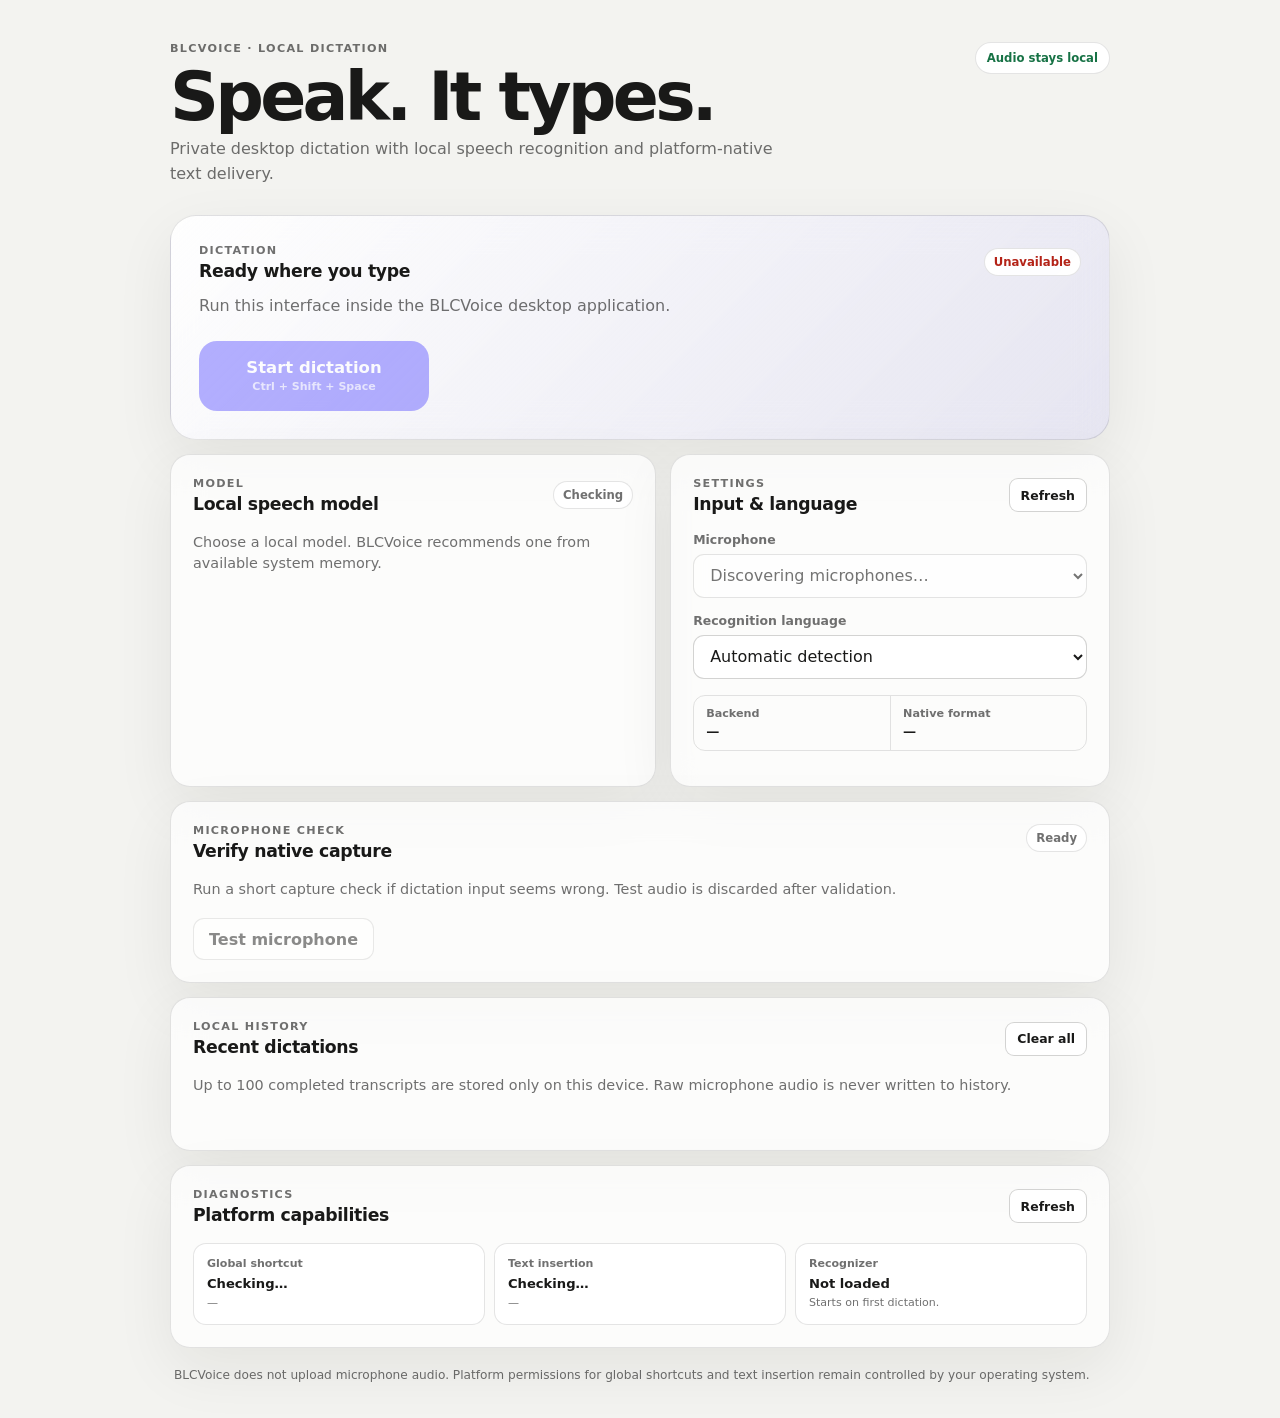
==== apps/desktop/ui/index.html @ 0bfd024c "feat: add bounded local dictation history" ====
<!doctype html>
<html lang="en">
  <head>
    <meta charset="UTF-8" />
    <meta name="viewport" content="width=device-width, initial-scale=1.0" />
    <meta name="color-scheme" content="light dark" />
    <meta name="description" content="BLCVoice private local desktop dictation" />
    <title>BLCVoice</title>
    <link rel="stylesheet" href="styles.css" />
    <script src="app.js" defer></script>
  </head>
  <body>
    <main class="shell">
      <header class="app-header">
        <div>
          <div class="eyebrow">BLCVOICE · LOCAL DICTATION</div>
          <h1>Speak. It types.</h1>
          <p class="lead">Private desktop dictation with local speech recognition and platform-native text delivery.</p>
        </div>
        <span class="privacy-badge">Audio stays local</span>
      </header>

      <section class="hero-card" aria-labelledby="dictation-heading">
        <div class="hero-topline">
          <div>
            <p class="step-label">DICTATION</p>
            <h2 id="dictation-heading">Ready where you type</h2>
          </div>
          <span id="dictation-state" class="state-pill idle">Preparing</span>
        </div>
        <p id="dictation-message" class="hero-copy">Checking your microphone, model and text-insertion capability…</p>
        <div class="dictation-control-row">
          <button id="dictation-toggle" class="dictation-button" type="button" disabled>
            <span id="dictation-button-label">Start dictation</span>
            <small>Ctrl + Shift + Space</small>
          </button>
          <button id="dictation-cancel" class="button secondary" type="button" hidden>Cancel</button>
        </div>
        <div id="transcript-card" class="transcript-card" hidden>
          <div class="transcript-heading">
            <span>Latest transcript</span>
            <span id="transcript-meta" class="muted-text"></span>
          </div>
          <p id="transcript-text"></p>
          <button id="copy-transcript" class="button secondary compact" type="button">Copy text</button>
        </div>
        <div id="dictation-error" class="message error" role="alert" hidden></div>
      </section>

      <div class="grid-two">
        <section class="panel" aria-labelledby="model-heading">
          <div class="panel-heading">
            <div>
              <p class="step-label">MODEL</p>
              <h2 id="model-heading">Local speech model</h2>
            </div>
            <span id="model-state" class="state-pill idle">Checking</span>
          </div>
          <p class="panel-copy">Choose a local model. BLCVoice recommends one from available system memory.</p>
          <div id="model-list" class="model-list" aria-live="polite"></div>
          <div id="model-message" class="message muted" role="status"></div>
        </section>

        <section class="panel" aria-labelledby="settings-heading">
          <div class="panel-heading">
            <div>
              <p class="step-label">SETTINGS</p>
              <h2 id="settings-heading">Input & language</h2>
            </div>
            <button id="refresh-devices" class="button secondary compact" type="button">Refresh</button>
          </div>

          <label class="field-label" for="device-select">Microphone</label>
          <select id="device-select" class="select" disabled>
            <option>Discovering microphones…</option>
          </select>

          <label class="field-label spaced" for="language-select">Recognition language</label>
          <select id="language-select" class="select">
            <option value="auto">Automatic detection</option>
            <option value="tr">Turkish</option>
            <option value="en">English</option>
            <option value="de">German</option>
            <option value="fr">French</option>
            <option value="es">Spanish</option>
            <option value="it">Italian</option>
            <option value="pt">Portuguese</option>
            <option value="ru">Russian</option>
            <option value="ar">Arabic</option>
            <option value="ja">Japanese</option>
            <option value="ko">Korean</option>
            <option value="zh">Chinese</option>
          </select>

          <dl class="device-details compact-details">
            <div>
              <dt>Backend</dt>
              <dd id="device-backend">—</dd>
            </div>
            <div>
              <dt>Native format</dt>
              <dd id="device-format">—</dd>
            </div>
          </dl>
          <div id="settings-message" class="message muted" role="status"></div>
        </section>
      </div>

      <section class="panel" aria-labelledby="test-heading">
        <div class="panel-heading test-heading">
          <div>
            <p class="step-label">MICROPHONE CHECK</p>
            <h2 id="test-heading">Verify native capture</h2>
          </div>
          <span id="test-state" class="state-pill idle">Ready</span>
        </div>
        <p id="test-instruction" class="panel-copy">Run a short capture check if dictation input seems wrong. Test audio is discarded after validation.</p>
        <div id="test-progress-wrap" class="test-progress-wrap" hidden>
          <div class="progress-meta"><span>Capturing locally</span><strong id="test-timer">0.0s</strong></div>
          <progress id="test-progress" max="10" value="0">0%</progress>
        </div>
        <div class="actions">
          <button id="start-test" class="button secondary" type="button" disabled>Test microphone</button>
          <button id="finish-test" class="button primary" type="button" hidden>Finish test</button>
          <button id="cancel-test" class="button secondary" type="button" hidden>Cancel</button>
        </div>
        <div id="result-card" class="result-card" hidden aria-live="polite">
          <div class="result-title-row"><strong id="result-title">Capture result</strong><span id="result-badge" class="result-badge">—</span></div>
          <p id="result-summary"></p>
          <dl class="result-stats">
            <div><dt>Frames</dt><dd id="result-frames">—</dd></div>
            <div><dt>Dropped</dt><dd id="result-dropped">—</dd></div>
            <div><dt>Callback errors</dt><dd id="result-errors">—</dd></div>
          </dl>
        </div>
      </section>

      <section class="panel history-panel" aria-labelledby="history-heading">
        <div class="panel-heading">
          <div>
            <p class="step-label">LOCAL HISTORY</p>
            <h2 id="history-heading">Recent dictations</h2>
          </div>
          <button id="clear-history" class="button secondary compact" type="button">Clear all</button>
        </div>
        <p class="panel-copy">Up to 100 completed transcripts are stored only on this device. Raw microphone audio is never written to history.</p>
        <div id="history-list" class="history-list" aria-live="polite"></div>
        <div id="history-message" class="message muted" role="status"></div>
      </section>

      <section class="panel diagnostics-panel" aria-labelledby="diagnostics-heading">
        <div class="panel-heading">
          <div>
            <p class="step-label">DIAGNOSTICS</p>
            <h2 id="diagnostics-heading">Platform capabilities</h2>
          </div>
          <button id="refresh-diagnostics" class="button secondary compact" type="button">Refresh</button>
        </div>
        <div class="diagnostic-grid">
          <article class="diagnostic-item">
            <span>Global shortcut</span>
            <strong id="shortcut-backend">Checking…</strong>
            <small id="shortcut-detail">—</small>
          </article>
          <article class="diagnostic-item">
            <span>Text insertion</span>
            <strong id="insertion-backend">Checking…</strong>
            <small id="insertion-detail">—</small>
          </article>
          <article class="diagnostic-item">
            <span>Recognizer</span>
            <strong id="recognizer-detail">Not loaded</strong>
            <small id="recognizer-backend">Starts on first dictation.</small>
          </article>
        </div>
      </section>

      <footer class="footer-note">BLCVoice does not upload microphone audio. Platform permissions for global shortcuts and text insertion remain controlled by your operating system.</footer>
    </main>
  </body>
</html>
---- apps/desktop/ui/styles.css ----
:root {
  font-family: Inter, ui-sans-serif, system-ui, -apple-system, BlinkMacSystemFont, "Segoe UI", sans-serif;
  color: #191918;
  background: #f3f3f0;
  font-synthesis: none;
  text-rendering: optimizeLegibility;
  --surface: rgba(255, 255, 255, 0.72);
  --surface-strong: rgba(255, 255, 255, 0.94);
  --border: rgba(35, 35, 32, 0.12);
  --border-strong: rgba(35, 35, 32, 0.2);
  --muted: rgba(25, 25, 24, 0.62);
  --accent: #635bff;
  --accent-strong: #4f46e5;
  --accent-soft: rgba(99, 91, 255, 0.09);
  --success: #177245;
  --danger: #b42318;
  --recording: #c43c2f;
  --shadow: 0 20px 60px rgba(22, 22, 18, 0.07);
}

* { box-sizing: border-box; }
body { margin: 0; min-width: 320px; min-height: 100vh; }
button, select { font: inherit; }
button, select, progress { accent-color: var(--accent); }
button { -webkit-tap-highlight-color: transparent; }

.shell { width: min(940px, calc(100% - 40px)); margin: 0 auto; padding: 42px 0 34px; }
.app-header { display: flex; align-items: flex-start; justify-content: space-between; gap: 24px; margin-bottom: 28px; }
.eyebrow, .step-label { margin: 0; font-size: .7rem; font-weight: 760; letter-spacing: .115em; color: var(--muted); }
h1 { margin: 9px 0 8px; font-size: clamp(2.35rem, 7vw, 4.25rem); line-height: .96; letter-spacing: -.055em; }
h2 { margin: 4px 0 0; font-size: 1.08rem; letter-spacing: -.018em; }
.lead { max-width: 620px; margin: 0; color: var(--muted); font-size: 1rem; line-height: 1.55; }

.privacy-badge, .state-pill, .result-badge, .model-badge {
  display: inline-flex; align-items: center; justify-content: center; white-space: nowrap;
  border: 1px solid var(--border); border-radius: 999px; background: var(--surface-strong);
  font-size: .73rem; font-weight: 720;
}
.privacy-badge { padding: 8px 11px; color: var(--success); }

.hero-card, .panel {
  border: 1px solid var(--border); background: var(--surface); box-shadow: var(--shadow); backdrop-filter: blur(16px);
}
.hero-card { padding: 28px; border-radius: 26px; background: linear-gradient(135deg, var(--surface-strong), var(--accent-soft)); }
.hero-topline, .panel-heading, .result-title-row, .transcript-heading {
  display: flex; align-items: center; justify-content: space-between; gap: 18px;
}
.hero-copy { max-width: 650px; margin: 13px 0 22px; color: var(--muted); line-height: 1.55; }
.dictation-control-row { display: flex; align-items: center; gap: 10px; }
.dictation-button {
  min-width: 230px; min-height: 70px; padding: 11px 22px; border: 0; border-radius: 18px; cursor: pointer;
  background: var(--accent); color: #fff; font-weight: 780; box-shadow: 0 12px 30px rgba(79,70,229,.2);
  transition: transform 140ms ease, background 140ms ease, box-shadow 140ms ease;
}
.dictation-button span, .dictation-button small { display: block; }
.dictation-button span { font-size: 1.03rem; }
.dictation-button small { margin-top: 3px; opacity: .72; font-size: .69rem; font-weight: 650; }
.dictation-button:hover:not(:disabled) { transform: translateY(-1px); background: var(--accent-strong); }
.dictation-button.recording { background: var(--recording); box-shadow: 0 12px 30px rgba(196,60,47,.2); }
.dictation-button:disabled { cursor: not-allowed; opacity: .48; box-shadow: none; }

.transcript-card { margin-top: 20px; padding: 17px; border: 1px solid var(--border); border-radius: 15px; background: var(--surface-strong); }
.transcript-heading { font-size: .73rem; font-weight: 720; color: var(--muted); }
.transcript-card p { margin: 12px 0 14px; font-size: 1rem; line-height: 1.6; white-space: pre-wrap; }
.muted-text { color: var(--muted); font-weight: 600; }

.grid-two { display: grid; grid-template-columns: 1.05fr .95fr; gap: 14px; }
.panel { margin-top: 14px; padding: 22px; border-radius: 20px; }
.panel-heading { margin-bottom: 18px; }
.test-heading { align-items: flex-start; }
.panel-copy, .message, .footer-note, .result-card p { line-height: 1.5; }
.panel-copy { margin: 0 0 18px; color: var(--muted); font-size: .9rem; }

.field-label { display: block; margin: 0 0 7px; color: var(--muted); font-size: .78rem; font-weight: 680; }
.field-label.spaced { margin-top: 15px; }
.select { width: 100%; min-height: 44px; padding: 0 38px 0 12px; border: 1px solid var(--border-strong); border-radius: 11px; background: var(--surface-strong); color: inherit; outline: none; }
.select:focus-visible, .button:focus-visible, .dictation-button:focus-visible { outline: 3px solid color-mix(in srgb, var(--accent) 28%, transparent); outline-offset: 2px; }
.select:disabled { cursor: not-allowed; opacity: .6; }

.model-list { display: grid; gap: 9px; }
.model-card { padding: 13px; border: 1px solid var(--border); border-radius: 13px; background: var(--surface-strong); }
.model-card.selected { border-color: color-mix(in srgb, var(--accent) 42%, var(--border)); box-shadow: inset 0 0 0 1px color-mix(in srgb, var(--accent) 12%, transparent); }
.model-card-top { display: flex; justify-content: space-between; align-items: flex-start; gap: 10px; }
.model-card strong { font-size: .87rem; }
.model-card p { margin: 5px 0 10px; color: var(--muted); font-size: .75rem; line-height: 1.45; }
.model-meta { display: flex; flex-wrap: wrap; gap: 6px; margin-bottom: 10px; color: var(--muted); font-size: .69rem; font-weight: 650; }
.model-actions { display: flex; flex-wrap: wrap; gap: 7px; }
.model-badge { padding: 4px 7px; }
.model-badge.recommended { color: var(--accent); border-color: color-mix(in srgb, var(--accent) 25%, transparent); }
.model-badge.installed { color: var(--success); }

.device-details, .result-stats { display: grid; grid-template-columns: repeat(3,minmax(0,1fr)); gap: 0; margin: 16px 0 0; border: 1px solid var(--border); border-radius: 12px; overflow: hidden; }
.compact-details { grid-template-columns: repeat(2,minmax(0,1fr)); }
.device-details > div, .result-stats > div { min-width: 0; padding: 11px 12px; border-left: 1px solid var(--border); }
.device-details > div:first-child, .result-stats > div:first-child { border-left: 0; }
.device-details dt, .result-stats dt { margin-bottom: 4px; color: var(--muted); font-size: .7rem; font-weight: 650; }
.device-details dd, .result-stats dd { margin: 0; overflow: hidden; font-size: .82rem; font-weight: 700; text-overflow: ellipsis; white-space: nowrap; }

.message { margin: 13px 1px 0; font-size: .8rem; }
.message.muted { color: var(--muted); }
.message.error { padding: 11px 12px; border: 1px solid color-mix(in srgb,var(--danger) 28%,transparent); border-radius: 11px; background: color-mix(in srgb,var(--danger) 7%,transparent); color: var(--danger); }
.actions { display: flex; flex-wrap: wrap; gap: 9px; }
.button { min-height: 42px; padding: 0 15px; border: 1px solid transparent; border-radius: 11px; cursor: pointer; font-weight: 720; transition: transform 120ms ease, opacity 120ms ease, background 120ms ease; }
.button:hover:not(:disabled) { transform: translateY(-1px); }
.button:active:not(:disabled) { transform: translateY(0); }
.button:disabled { cursor: not-allowed; opacity: .5; }
.button.primary { background: var(--accent); color: #fff; }
.button.primary:hover:not(:disabled) { background: var(--accent-strong); }
.button.secondary { border-color: var(--border-strong); background: var(--surface-strong); color: inherit; }
.button.danger { border-color: color-mix(in srgb,var(--danger) 28%,transparent); color: var(--danger); background: transparent; }
.button.compact { min-height: 34px; padding: 0 11px; border-radius: 9px; font-size: .78rem; }

.state-pill { padding: 6px 9px; color: var(--muted); }
.state-pill.recording { border-color: color-mix(in srgb,var(--recording) 24%,transparent); background: color-mix(in srgb,var(--recording) 9%,transparent); color: var(--recording); }
.state-pill.working { color: var(--accent); }
.state-pill.passed, .result-badge.success { border-color: color-mix(in srgb,var(--success) 24%,transparent); background: color-mix(in srgb,var(--success) 8%,transparent); color: var(--success); }
.state-pill.failed { color: var(--danger); }

.test-progress-wrap { margin: 0 0 17px; padding: 13px; border: 1px solid var(--border); border-radius: 12px; background: color-mix(in srgb,var(--surface-strong) 68%,transparent); }
.progress-meta { display: flex; justify-content: space-between; gap: 16px; margin-bottom: 8px; font-size: .76rem; }
.progress-meta span { color: var(--muted); }
progress { display: block; width: 100%; height: 7px; border: 0; }
.result-card { margin-top: 16px; padding: 14px; border: 1px solid var(--border); border-radius: 13px; background: var(--surface-strong); }
.result-badge { padding: 5px 8px; }
.result-card p { margin: 8px 0 0; color: var(--muted); font-size: .82rem; }
.result-stats { margin-top: 12px; }

.history-list { display: grid; gap: 9px; }
.history-item { padding: 13px; border: 1px solid var(--border); border-radius: 13px; background: var(--surface-strong); }
.history-item-top { color: var(--muted); font-size: .69rem; font-weight: 650; }
.history-item p { margin: 8px 0 10px; overflow: hidden; display: -webkit-box; -webkit-box-orient: vertical; -webkit-line-clamp: 3; line-height: 1.5; white-space: pre-wrap; }
.history-actions { display: flex; flex-wrap: wrap; gap: 7px; }

.diagnostic-grid { display: grid; grid-template-columns: repeat(3,minmax(0,1fr)); gap: 9px; }
.diagnostic-item { min-width: 0; padding: 13px; border: 1px solid var(--border); border-radius: 13px; background: var(--surface-strong); }
.diagnostic-item span, .diagnostic-item strong, .diagnostic-item small { display: block; }
.diagnostic-item span { margin-bottom: 6px; color: var(--muted); font-size: .69rem; font-weight: 690; }
.diagnostic-item strong { overflow: hidden; text-overflow: ellipsis; white-space: nowrap; font-size: .82rem; }
.diagnostic-item small { margin-top: 5px; color: var(--muted); font-size: .69rem; line-height: 1.35; }
.footer-note { margin: 18px 4px 0; color: var(--muted); font-size: .76rem; }
[hidden] { display: none !important; }

@media (max-width: 760px) {
  .shell { width: min(100% - 24px,940px); padding-top: 24px; }
  .app-header { display: block; }
  .privacy-badge { margin-top: 14px; }
  .grid-two, .diagnostic-grid { grid-template-columns: 1fr; }
  .hero-card, .panel { padding: 18px; border-radius: 17px; }
  .dictation-control-row { align-items: stretch; flex-direction: column; }
  .dictation-button { width: 100%; }
  .device-details, .result-stats { grid-template-columns: 1fr; }
  .device-details > div, .result-stats > div { border-top: 1px solid var(--border); border-left: 0; }
  .device-details > div:first-child, .result-stats > div:first-child { border-top: 0; }
}

@media (prefers-reduced-motion: reduce) { .button, .dictation-button { transition: none; } }
@media (prefers-color-scheme: dark) {
  :root {
    color: #f2f2ef; background: #111210; --surface: rgba(255,255,255,.045); --surface-strong: rgba(255,255,255,.07);
    --border: rgba(255,255,255,.1); --border-strong: rgba(255,255,255,.17); --muted: rgba(242,242,239,.62);
    --accent: #8d86ff; --accent-strong: #a29cff; --accent-soft: rgba(141,134,255,.08); --success: #56c58b;
    --danger: #ff8178; --recording: #ff756b; --shadow: 0 24px 70px rgba(0,0,0,.2);
  }
}
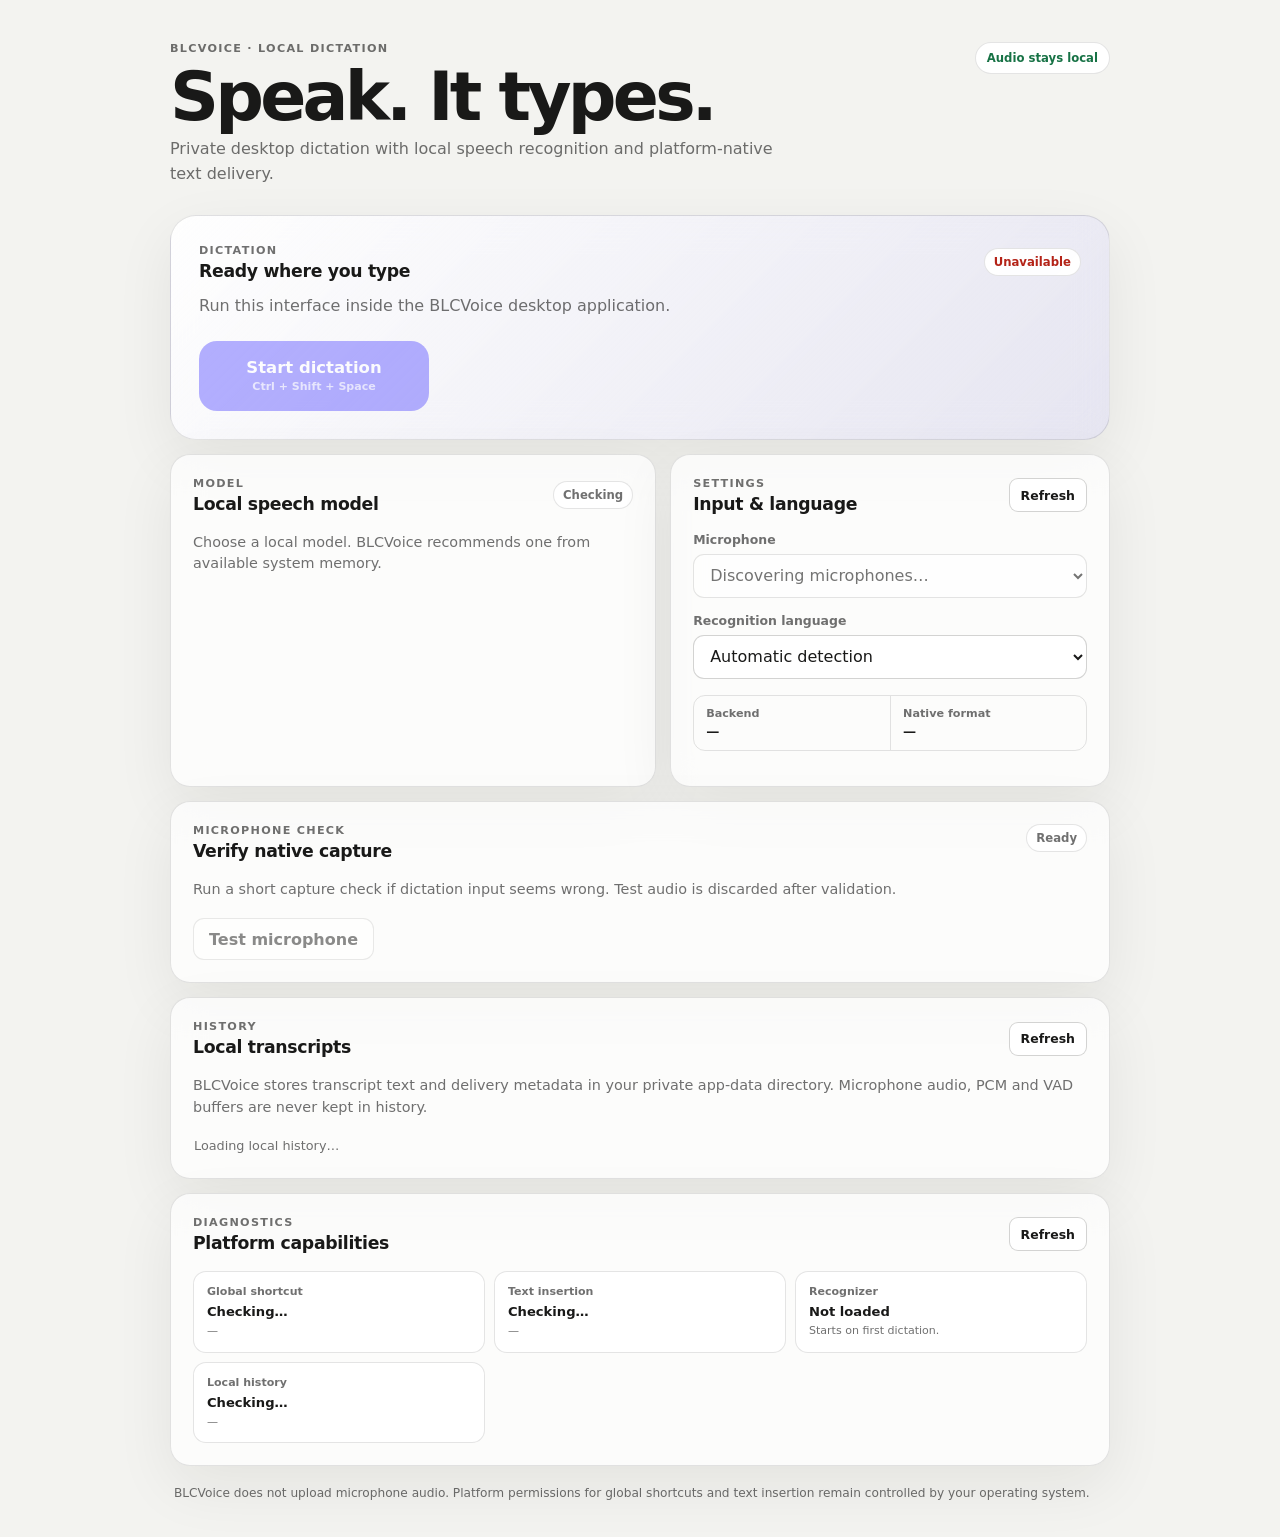
==== commit 85185f69: "feat: add local history panel" ====
--- a/apps/desktop/ui/index.html
+++ b/apps/desktop/ui/index.html
@@ -135,17 +135,17 @@
         </div>
       </section>
 
-      <section class="panel history-panel" aria-labelledby="history-heading">
+      <section class="panel" aria-labelledby="history-heading">
         <div class="panel-heading">
           <div>
-            <p class="step-label">LOCAL HISTORY</p>
-            <h2 id="history-heading">Recent dictations</h2>
+            <p class="step-label">HISTORY</p>
+            <h2 id="history-heading">Local transcripts</h2>
           </div>
-          <button id="clear-history" class="button secondary compact" type="button">Clear all</button>
+          <button id="refresh-history" class="button secondary compact" type="button">Refresh</button>
         </div>
-        <p class="panel-copy">Up to 100 completed transcripts are stored only on this device. Raw microphone audio is never written to history.</p>
+        <p class="panel-copy">BLCVoice stores transcript text and delivery metadata in your private app-data directory. Microphone audio, PCM and VAD buffers are never kept in history.</p>
+        <div id="history-message" class="message muted" role="status">Loading local history…</div>
         <div id="history-list" class="history-list" aria-live="polite"></div>
-        <div id="history-message" class="message muted" role="status"></div>
       </section>
 
       <section class="panel diagnostics-panel" aria-labelledby="diagnostics-heading">
@@ -172,6 +172,11 @@
             <strong id="recognizer-detail">Not loaded</strong>
             <small id="recognizer-backend">Starts on first dictation.</small>
           </article>
+          <article class="diagnostic-item">
+            <span>Local history</span>
+            <strong id="history-backend">Checking…</strong>
+            <small id="history-detail">—</small>
+          </article>
         </div>
       </section>
 
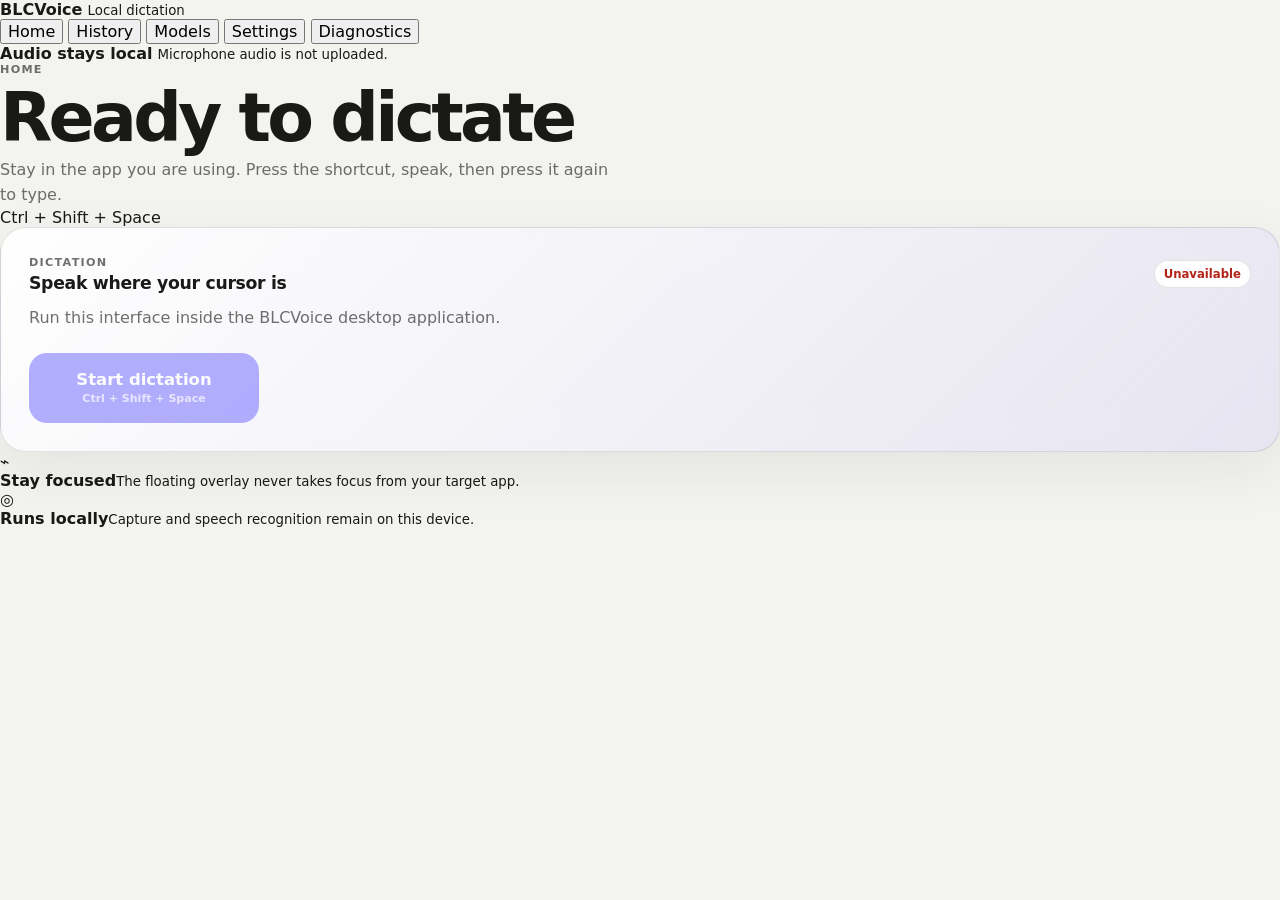
==== commit efca5b78: "feat(ui): reorganize desktop app around focused navigation" ====
--- a/apps/desktop/ui/index.html
+++ b/apps/desktop/ui/index.html
@@ -7,180 +7,190 @@
     <meta name="description" content="BLCVoice private local desktop dictation" />
     <title>BLCVoice</title>
     <link rel="stylesheet" href="styles.css" />
+    <script src="navigation.js" defer></script>
     <script src="app.js" defer></script>
   </head>
   <body>
-    <main class="shell">
-      <header class="app-header">
-        <div>
-          <div class="eyebrow">BLCVOICE · LOCAL DICTATION</div>
-          <h1>Speak. It types.</h1>
-          <p class="lead">Private desktop dictation with local speech recognition and platform-native text delivery.</p>
+    <div class="app-frame">
+      <aside class="sidebar" aria-label="BLCVoice navigation">
+        <div class="brand-row">
+          <div class="brand-mark" aria-hidden="true"><span></span><span></span><span></span></div>
+          <div>
+            <strong>BLCVoice</strong>
+            <small>Local dictation</small>
+          </div>
         </div>
-        <span class="privacy-badge">Audio stays local</span>
-      </header>
 
-      <section class="hero-card" aria-labelledby="dictation-heading">
-        <div class="hero-topline">
+        <nav class="side-nav">
+          <button class="nav-item active" type="button" data-view-target="home" aria-current="page">Home</button>
+          <button class="nav-item" type="button" data-view-target="history">History</button>
+          <button class="nav-item" type="button" data-view-target="models">Models</button>
+          <button class="nav-item" type="button" data-view-target="settings">Settings</button>
+          <button class="nav-item" type="button" data-view-target="diagnostics">Diagnostics</button>
+        </nav>
+
+        <div class="sidebar-footer">
+          <span class="privacy-dot" aria-hidden="true"></span>
           <div>
-            <p class="step-label">DICTATION</p>
-            <h2 id="dictation-heading">Ready where you type</h2>
+            <strong>Audio stays local</strong>
+            <small>Microphone audio is not uploaded.</small>
           </div>
-          <span id="dictation-state" class="state-pill idle">Preparing</span>
         </div>
-        <p id="dictation-message" class="hero-copy">Checking your microphone, model and text-insertion capability…</p>
-        <div class="dictation-control-row">
-          <button id="dictation-toggle" class="dictation-button" type="button" disabled>
-            <span id="dictation-button-label">Start dictation</span>
-            <small>Ctrl + Shift + Space</small>
-          </button>
-          <button id="dictation-cancel" class="button secondary" type="button" hidden>Cancel</button>
-        </div>
-        <div id="transcript-card" class="transcript-card" hidden>
-          <div class="transcript-heading">
-            <span>Latest transcript</span>
-            <span id="transcript-meta" class="muted-text"></span>
+      </aside>
+
+      <main class="workspace">
+        <section class="view-section" data-view="home" aria-labelledby="home-heading">
+          <header class="view-header">
+            <div>
+              <p class="eyebrow">HOME</p>
+              <h1 id="home-heading">Ready to dictate</h1>
+              <p class="lead">Stay in the app you are using. Press the shortcut, speak, then press it again to type.</p>
+            </div>
+            <span class="shortcut-chip">Ctrl + Shift + Space</span>
+          </header>
+
+          <section class="hero-card home-hero" aria-labelledby="dictation-heading">
+            <div class="hero-topline">
+              <div>
+                <p class="step-label">DICTATION</p>
+                <h2 id="dictation-heading">Speak where your cursor is</h2>
+              </div>
+              <span id="dictation-state" class="state-pill idle">Preparing</span>
+            </div>
+            <p id="dictation-message" class="hero-copy">Checking your microphone, model and text-insertion capability…</p>
+            <div class="dictation-control-row">
+              <button id="dictation-toggle" class="dictation-button" type="button" disabled>
+                <span id="dictation-button-label">Start dictation</span>
+                <small>Ctrl + Shift + Space</small>
+              </button>
+              <button id="dictation-cancel" class="button secondary" type="button" hidden>Cancel</button>
+            </div>
+            <div id="transcript-card" class="transcript-card" hidden>
+              <div class="transcript-heading">
+                <span>Latest transcript</span>
+                <span id="transcript-meta" class="muted-text"></span>
+              </div>
+              <p id="transcript-text"></p>
+              <button id="copy-transcript" class="button secondary compact" type="button">Copy text</button>
+            </div>
+            <div id="dictation-error" class="message error" role="alert" hidden></div>
+          </section>
+
+          <div class="home-notes">
+            <article>
+              <span class="home-note-icon">⌁</span>
+              <div><strong>Stay focused</strong><small>The floating overlay never takes focus from your target app.</small></div>
+            </article>
+            <article>
+              <span class="home-note-icon">◎</span>
+              <div><strong>Runs locally</strong><small>Capture and speech recognition remain on this device.</small></div>
+            </article>
           </div>
-          <p id="transcript-text"></p>
-          <button id="copy-transcript" class="button secondary compact" type="button">Copy text</button>
-        </div>
-        <div id="dictation-error" class="message error" role="alert" hidden></div>
-      </section>
-
-      <div class="grid-two">
-        <section class="panel" aria-labelledby="model-heading">
-          <div class="panel-heading">
-            <div>
-              <p class="step-label">MODEL</p>
-              <h2 id="model-heading">Local speech model</h2>
-            </div>
-            <span id="model-state" class="state-pill idle">Checking</span>
-          </div>
-          <p class="panel-copy">Choose a local model. BLCVoice recommends one from available system memory.</p>
-          <div id="model-list" class="model-list" aria-live="polite"></div>
-          <div id="model-message" class="message muted" role="status"></div>
         </section>
 
-        <section class="panel" aria-labelledby="settings-heading">
-          <div class="panel-heading">
-            <div>
-              <p class="step-label">SETTINGS</p>
-              <h2 id="settings-heading">Input & language</h2>
+        <section class="view-section" data-view="history" aria-labelledby="history-heading" hidden>
+          <header class="view-header compact-header">
+            <div><p class="eyebrow">HISTORY</p><h1 id="history-heading">Local transcripts</h1><p class="lead">Everything you dictated, without storing microphone audio.</p></div>
+            <button id="refresh-history" class="button secondary compact" type="button">Refresh</button>
+          </header>
+          <section class="panel feature-panel">
+            <p class="panel-copy">BLCVoice stores transcript text and delivery metadata in your private app-data directory. Microphone audio, PCM and VAD buffers are never kept in history.</p>
+            <div id="history-message" class="message muted" role="status">Loading local history…</div>
+            <div id="history-list" class="history-list" aria-live="polite"></div>
+          </section>
+        </section>
+
+        <section class="view-section" data-view="models" aria-labelledby="model-heading" hidden>
+          <header class="view-header compact-header">
+            <div><p class="eyebrow">MODELS</p><h1 id="model-heading">Speech models</h1><p class="lead">Choose the local model that balances speed, memory and accuracy for this machine.</p></div>
+            <span id="model-state" class="state-pill idle">Checking</span>
+          </header>
+          <section class="panel feature-panel">
+            <div id="model-list" class="model-list" aria-live="polite"></div>
+            <div id="model-message" class="message muted" role="status"></div>
+          </section>
+        </section>
+
+        <section class="view-section" data-view="settings" aria-labelledby="settings-heading" hidden>
+          <header class="view-header compact-header">
+            <div><p class="eyebrow">SETTINGS</p><h1 id="settings-heading">Input & language</h1><p class="lead">Keep the everyday controls here; technical backend details stay in Diagnostics.</p></div>
+            <button id="refresh-devices" class="button secondary compact" type="button">Refresh devices</button>
+          </header>
+
+          <div class="settings-grid">
+            <section class="panel feature-panel settings-card" aria-labelledby="input-heading">
+              <div class="panel-heading"><div><p class="step-label">INPUT</p><h2 id="input-heading">Microphone & language</h2></div></div>
+              <label class="field-label" for="device-select">Microphone</label>
+              <select id="device-select" class="select" disabled><option>Discovering microphones…</option></select>
+
+              <label class="field-label spaced" for="language-select">Recognition language</label>
+              <select id="language-select" class="select">
+                <option value="auto">Automatic detection</option>
+                <option value="tr">Turkish</option>
+                <option value="en">English</option>
+                <option value="de">German</option>
+                <option value="fr">French</option>
+                <option value="es">Spanish</option>
+                <option value="it">Italian</option>
+                <option value="pt">Portuguese</option>
+                <option value="ru">Russian</option>
+                <option value="ar">Arabic</option>
+                <option value="ja">Japanese</option>
+                <option value="ko">Korean</option>
+                <option value="zh">Chinese</option>
+              </select>
+
+              <dl class="device-details compact-details">
+                <div><dt>Backend</dt><dd id="device-backend">—</dd></div>
+                <div><dt>Native format</dt><dd id="device-format">—</dd></div>
+              </dl>
+              <div id="settings-message" class="message muted" role="status"></div>
+            </section>
+
+            <section class="panel feature-panel settings-card" aria-labelledby="test-heading">
+              <div class="panel-heading test-heading">
+                <div><p class="step-label">MICROPHONE CHECK</p><h2 id="test-heading">Verify capture</h2></div>
+                <span id="test-state" class="state-pill idle">Ready</span>
+              </div>
+              <p id="test-instruction" class="panel-copy">Run a short native capture check if dictation input seems wrong. Test audio is discarded after validation.</p>
+              <div id="test-progress-wrap" class="test-progress-wrap" hidden>
+                <div class="progress-meta"><span>Capturing locally</span><strong id="test-timer">0.0s</strong></div>
+                <progress id="test-progress" max="10" value="0">0%</progress>
+              </div>
+              <div class="actions">
+                <button id="start-test" class="button secondary" type="button" disabled>Test microphone</button>
+                <button id="finish-test" class="button primary" type="button" hidden>Finish test</button>
+                <button id="cancel-test" class="button secondary" type="button" hidden>Cancel</button>
+              </div>
+              <div id="result-card" class="result-card" hidden aria-live="polite">
+                <div class="result-title-row"><strong id="result-title">Capture result</strong><span id="result-badge" class="result-badge">—</span></div>
+                <p id="result-summary"></p>
+                <dl class="result-stats">
+                  <div><dt>Frames</dt><dd id="result-frames">—</dd></div>
+                  <div><dt>Dropped</dt><dd id="result-dropped">—</dd></div>
+                  <div><dt>Callback errors</dt><dd id="result-errors">—</dd></div>
+                </dl>
+              </div>
+            </section>
+          </div>
+        </section>
+
+        <section class="view-section" data-view="diagnostics" aria-labelledby="diagnostics-heading" hidden>
+          <header class="view-header compact-header">
+            <div><p class="eyebrow">DIAGNOSTICS</p><h1 id="diagnostics-heading">Platform capabilities</h1><p class="lead">Technical details for troubleshooting Linux, Windows and macOS integration.</p></div>
+            <button id="refresh-diagnostics" class="button secondary compact" type="button">Refresh</button>
+          </header>
+          <section class="panel feature-panel diagnostics-panel">
+            <div class="diagnostic-grid">
+              <article class="diagnostic-item"><span>Global shortcut</span><strong id="shortcut-backend">Checking…</strong><small id="shortcut-detail">—</small></article>
+              <article class="diagnostic-item"><span>Text insertion</span><strong id="insertion-backend">Checking…</strong><small id="insertion-detail">—</small></article>
+              <article class="diagnostic-item"><span>Recognizer</span><strong id="recognizer-detail">Not loaded</strong><small id="recognizer-backend">Starts on first dictation.</small></article>
+              <article class="diagnostic-item"><span>Local history</span><strong id="history-backend">Checking…</strong><small id="history-detail">—</small></article>
             </div>
-            <button id="refresh-devices" class="button secondary compact" type="button">Refresh</button>
-          </div>
-
-          <label class="field-label" for="device-select">Microphone</label>
-          <select id="device-select" class="select" disabled>
-            <option>Discovering microphones…</option>
-          </select>
-
-          <label class="field-label spaced" for="language-select">Recognition language</label>
-          <select id="language-select" class="select">
-            <option value="auto">Automatic detection</option>
-            <option value="tr">Turkish</option>
-            <option value="en">English</option>
-            <option value="de">German</option>
-            <option value="fr">French</option>
-            <option value="es">Spanish</option>
-            <option value="it">Italian</option>
-            <option value="pt">Portuguese</option>
-            <option value="ru">Russian</option>
-            <option value="ar">Arabic</option>
-            <option value="ja">Japanese</option>
-            <option value="ko">Korean</option>
-            <option value="zh">Chinese</option>
-          </select>
-
-          <dl class="device-details compact-details">
-            <div>
-              <dt>Backend</dt>
-              <dd id="device-backend">—</dd>
-            </div>
-            <div>
-              <dt>Native format</dt>
-              <dd id="device-format">—</dd>
-            </div>
-          </dl>
-          <div id="settings-message" class="message muted" role="status"></div>
+          </section>
+          <p class="footer-note">Platform permissions for global shortcuts and text insertion remain controlled by your operating system.</p>
         </section>
-      </div>
-
-      <section class="panel" aria-labelledby="test-heading">
-        <div class="panel-heading test-heading">
-          <div>
-            <p class="step-label">MICROPHONE CHECK</p>
-            <h2 id="test-heading">Verify native capture</h2>
-          </div>
-          <span id="test-state" class="state-pill idle">Ready</span>
-        </div>
-        <p id="test-instruction" class="panel-copy">Run a short capture check if dictation input seems wrong. Test audio is discarded after validation.</p>
-        <div id="test-progress-wrap" class="test-progress-wrap" hidden>
-          <div class="progress-meta"><span>Capturing locally</span><strong id="test-timer">0.0s</strong></div>
-          <progress id="test-progress" max="10" value="0">0%</progress>
-        </div>
-        <div class="actions">
-          <button id="start-test" class="button secondary" type="button" disabled>Test microphone</button>
-          <button id="finish-test" class="button primary" type="button" hidden>Finish test</button>
-          <button id="cancel-test" class="button secondary" type="button" hidden>Cancel</button>
-        </div>
-        <div id="result-card" class="result-card" hidden aria-live="polite">
-          <div class="result-title-row"><strong id="result-title">Capture result</strong><span id="result-badge" class="result-badge">—</span></div>
-          <p id="result-summary"></p>
-          <dl class="result-stats">
-            <div><dt>Frames</dt><dd id="result-frames">—</dd></div>
-            <div><dt>Dropped</dt><dd id="result-dropped">—</dd></div>
-            <div><dt>Callback errors</dt><dd id="result-errors">—</dd></div>
-          </dl>
-        </div>
-      </section>
-
-      <section class="panel" aria-labelledby="history-heading">
-        <div class="panel-heading">
-          <div>
-            <p class="step-label">HISTORY</p>
-            <h2 id="history-heading">Local transcripts</h2>
-          </div>
-          <button id="refresh-history" class="button secondary compact" type="button">Refresh</button>
-        </div>
-        <p class="panel-copy">BLCVoice stores transcript text and delivery metadata in your private app-data directory. Microphone audio, PCM and VAD buffers are never kept in history.</p>
-        <div id="history-message" class="message muted" role="status">Loading local history…</div>
-        <div id="history-list" class="history-list" aria-live="polite"></div>
-      </section>
-
-      <section class="panel diagnostics-panel" aria-labelledby="diagnostics-heading">
-        <div class="panel-heading">
-          <div>
-            <p class="step-label">DIAGNOSTICS</p>
-            <h2 id="diagnostics-heading">Platform capabilities</h2>
-          </div>
-          <button id="refresh-diagnostics" class="button secondary compact" type="button">Refresh</button>
-        </div>
-        <div class="diagnostic-grid">
-          <article class="diagnostic-item">
-            <span>Global shortcut</span>
-            <strong id="shortcut-backend">Checking…</strong>
-            <small id="shortcut-detail">—</small>
-          </article>
-          <article class="diagnostic-item">
-            <span>Text insertion</span>
-            <strong id="insertion-backend">Checking…</strong>
-            <small id="insertion-detail">—</small>
-          </article>
-          <article class="diagnostic-item">
-            <span>Recognizer</span>
-            <strong id="recognizer-detail">Not loaded</strong>
-            <small id="recognizer-backend">Starts on first dictation.</small>
-          </article>
-          <article class="diagnostic-item">
-            <span>Local history</span>
-            <strong id="history-backend">Checking…</strong>
-            <small id="history-detail">—</small>
-          </article>
-        </div>
-      </section>
-
-      <footer class="footer-note">BLCVoice does not upload microphone audio. Platform permissions for global shortcuts and text insertion remain controlled by your operating system.</footer>
-    </main>
+      </main>
+    </div>
   </body>
 </html>
--- a/apps/desktop/ui/styles.css
+++ b/apps/desktop/ui/styles.css
@@ -125,18 +125,19 @@
 .result-card p { margin: 8px 0 0; color: var(--muted); font-size: .82rem; }
 .result-stats { margin-top: 12px; }
 
-.history-list { display: grid; gap: 9px; }
-.history-item { padding: 13px; border: 1px solid var(--border); border-radius: 13px; background: var(--surface-strong); }
-.history-item-top { color: var(--muted); font-size: .69rem; font-weight: 650; }
-.history-item p { margin: 8px 0 10px; overflow: hidden; display: -webkit-box; -webkit-box-orient: vertical; -webkit-line-clamp: 3; line-height: 1.5; white-space: pre-wrap; }
-.history-actions { display: flex; flex-wrap: wrap; gap: 7px; }
+.history-list { display: grid; gap: 9px; margin-top: 13px; }
+.history-item { padding: 14px; border: 1px solid var(--border); border-radius: 13px; background: var(--surface-strong); }
+.history-item p { margin: 0; line-height: 1.5; white-space: pre-wrap; overflow-wrap: anywhere; }
+.history-item-footer { display: flex; align-items: center; justify-content: space-between; gap: 12px; margin-top: 10px; }
+.history-meta { color: var(--muted); font-size: .7rem; line-height: 1.45; }
+.history-delete { flex: 0 0 auto; }
 
-.diagnostic-grid { display: grid; grid-template-columns: repeat(3,minmax(0,1fr)); gap: 9px; }
+.diagnostic-grid { display: grid; grid-template-columns: repeat(4,minmax(0,1fr)); gap: 9px; }
 .diagnostic-item { min-width: 0; padding: 13px; border: 1px solid var(--border); border-radius: 13px; background: var(--surface-strong); }
 .diagnostic-item span, .diagnostic-item strong, .diagnostic-item small { display: block; }
 .diagnostic-item span { margin-bottom: 6px; color: var(--muted); font-size: .69rem; font-weight: 690; }
 .diagnostic-item strong { overflow: hidden; text-overflow: ellipsis; white-space: nowrap; font-size: .82rem; }
-.diagnostic-item small { margin-top: 5px; color: var(--muted); font-size: .69rem; line-height: 1.35; }
+.diagnostic-item small { margin-top: 5px; color: var(--muted); font-size: .69rem; line-height: 1.35; overflow-wrap: anywhere; }
 .footer-note { margin: 18px 4px 0; color: var(--muted); font-size: .76rem; }
 [hidden] { display: none !important; }
 
@@ -151,6 +152,7 @@
   .device-details, .result-stats { grid-template-columns: 1fr; }
   .device-details > div, .result-stats > div { border-top: 1px solid var(--border); border-left: 0; }
   .device-details > div:first-child, .result-stats > div:first-child { border-top: 0; }
+  .history-item-footer { align-items: flex-start; flex-direction: column; }
 }
 
 @media (prefers-reduced-motion: reduce) { .button, .dictation-button { transition: none; } }
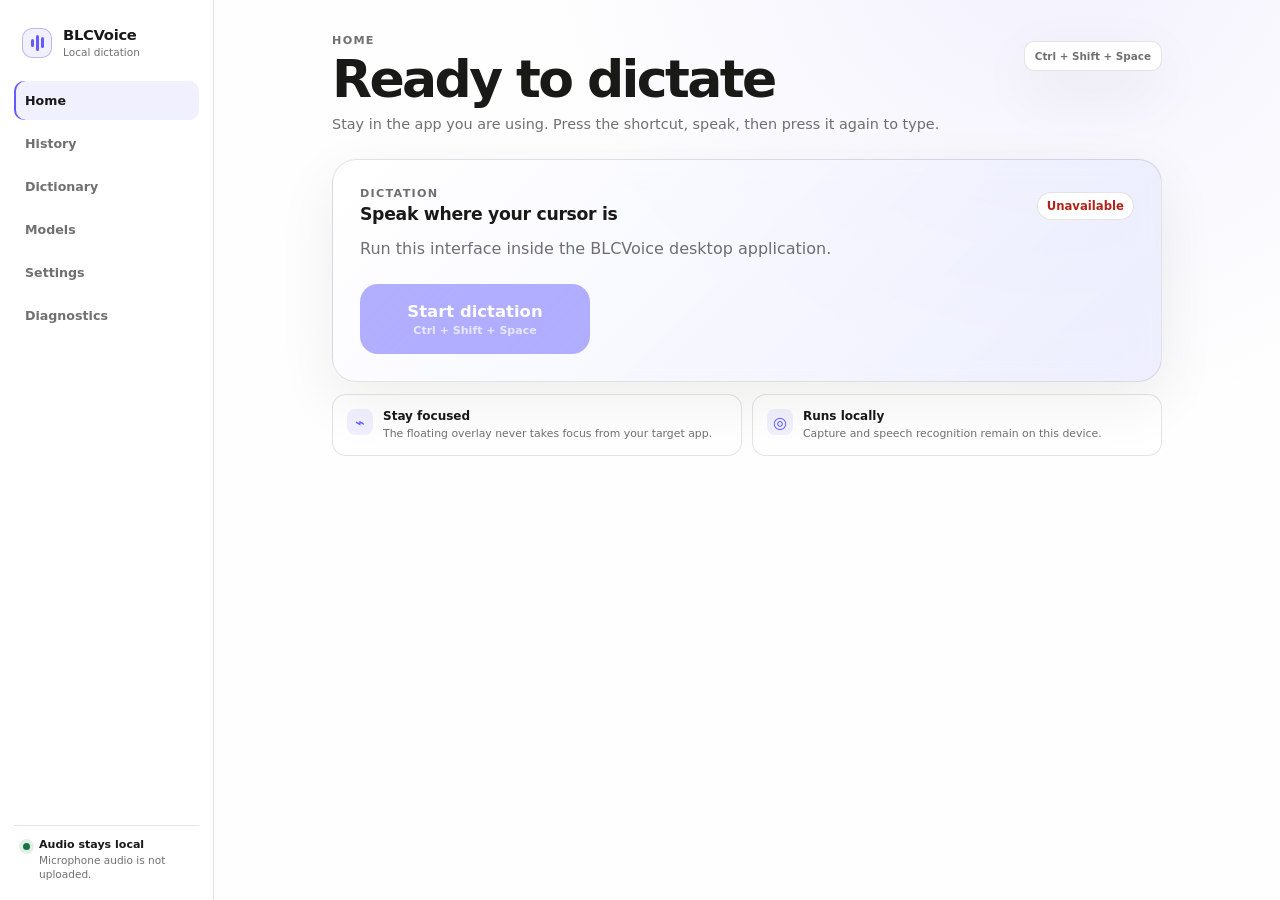
==== commit 43762814: "feat: add dictionary and replacements view" ====
--- a/apps/desktop/ui/index.html
+++ b/apps/desktop/ui/index.html
@@ -7,8 +7,10 @@
     <meta name="description" content="BLCVoice private local desktop dictation" />
     <title>BLCVoice</title>
     <link rel="stylesheet" href="styles.css" />
+    <link rel="stylesheet" href="lexicon.css" />
     <script src="navigation.js" defer></script>
     <script src="app.js" defer></script>
+    <script src="lexicon.js" defer></script>
   </head>
   <body>
     <div class="app-frame">
@@ -24,6 +26,7 @@
         <nav class="side-nav">
           <button class="nav-item active" type="button" data-view-target="home" aria-current="page">Home</button>
           <button class="nav-item" type="button" data-view-target="history">History</button>
+          <button class="nav-item" type="button" data-view-target="dictionary">Dictionary</button>
           <button class="nav-item" type="button" data-view-target="models">Models</button>
           <button class="nav-item" type="button" data-view-target="settings">Settings</button>
           <button class="nav-item" type="button" data-view-target="diagnostics">Diagnostics</button>
@@ -98,6 +101,81 @@
             <div id="history-message" class="message muted" role="status">Loading local history…</div>
             <div id="history-list" class="history-list" aria-live="polite"></div>
           </section>
+        </section>
+
+        <section class="view-section" data-view="dictionary" aria-labelledby="dictionary-heading" hidden>
+          <header class="view-header compact-header">
+            <div>
+              <p class="eyebrow">DICTIONARY</p>
+              <h1 id="dictionary-heading">Words BLCVoice should know</h1>
+              <p class="lead">Keep names and specialist terms consistent, then fix recurring recognition mistakes deterministically.</p>
+            </div>
+            <button id="refresh-lexicon" class="button secondary compact" type="button">Refresh</button>
+          </header>
+
+          <div class="lexicon-toolbar">
+            <input id="lexicon-search" class="lexicon-search" type="search" placeholder="Search terms and replacements…" aria-label="Search dictionary and replacements" />
+          </div>
+          <div id="lexicon-message" class="message muted" role="status"></div>
+
+          <div class="lexicon-grid">
+            <section class="panel feature-panel lexicon-panel" aria-labelledby="custom-terms-heading">
+              <div class="lexicon-panel-heading">
+                <div>
+                  <p class="step-label">VOCABULARY</p>
+                  <h2 id="custom-terms-heading">Custom terms</h2>
+                </div>
+              </div>
+              <form id="dictionary-form" class="lexicon-form">
+                <input id="dictionary-id" type="hidden" />
+                <label class="lexicon-field">
+                  <span>Correct spelling</span>
+                  <input id="dictionary-term" type="text" autocomplete="off" placeholder="e.g. BLCVoice" required />
+                </label>
+                <label class="lexicon-field">
+                  <span>Possible recognizer variants</span>
+                  <textarea id="dictionary-aliases" rows="2" placeholder="e.g. blc voice, belce voice"></textarea>
+                </label>
+                <div class="lexicon-check-row">
+                  <label><input id="dictionary-enabled" type="checkbox" checked /> Active</label>
+                </div>
+                <div class="lexicon-form-actions">
+                  <button id="dictionary-submit" class="button primary compact" type="submit">Add term</button>
+                  <button id="dictionary-cancel-edit" class="button secondary compact" type="button" hidden>Cancel edit</button>
+                </div>
+              </form>
+              <div id="dictionary-list" class="lexicon-list" aria-live="polite"></div>
+            </section>
+
+            <section class="panel feature-panel lexicon-panel" aria-labelledby="replacements-heading">
+              <div class="lexicon-panel-heading">
+                <div>
+                  <p class="step-label">REPLACEMENTS</p>
+                  <h2 id="replacements-heading">Automatic fixes</h2>
+                </div>
+              </div>
+              <form id="replacement-form" class="lexicon-form">
+                <input id="replacement-id" type="hidden" />
+                <label class="lexicon-field">
+                  <span>When BLCVoice hears</span>
+                  <input id="replacement-from" type="text" autocomplete="off" placeholder="e.g. Paysa" required />
+                </label>
+                <label class="lexicon-field">
+                  <span>Replace with</span>
+                  <input id="replacement-to" type="text" autocomplete="off" placeholder="e.g. yapay zeka" required />
+                </label>
+                <div class="lexicon-check-row">
+                  <label><input id="replacement-enabled" type="checkbox" checked /> Active</label>
+                  <label><input id="replacement-whole-word" type="checkbox" checked /> Whole words only</label>
+                </div>
+                <div class="lexicon-form-actions">
+                  <button id="replacement-submit" class="button primary compact" type="submit">Add replacement</button>
+                  <button id="replacement-cancel-edit" class="button secondary compact" type="button" hidden>Cancel edit</button>
+                </div>
+              </form>
+              <div id="replacement-list" class="lexicon-list" aria-live="polite"></div>
+            </section>
+          </div>
         </section>
 
         <section class="view-section" data-view="models" aria-labelledby="model-heading" hidden>
--- a/apps/desktop/ui/lexicon.css
+++ b/apps/desktop/ui/lexicon.css
@@ -0,0 +1,193 @@
+.lexicon-toolbar {
+  display: flex;
+  gap: 10px;
+  align-items: center;
+  margin-bottom: 16px;
+}
+
+.lexicon-search {
+  flex: 1;
+  min-width: 0;
+  padding: 11px 13px;
+  border: 1px solid var(--border, rgba(255, 255, 255, 0.1));
+  border-radius: 11px;
+  color: inherit;
+  background: rgba(255, 255, 255, 0.035);
+  font: inherit;
+}
+
+.lexicon-search:focus,
+.lexicon-field input:focus,
+.lexicon-field textarea:focus {
+  outline: 2px solid rgba(137, 122, 255, 0.45);
+  outline-offset: 1px;
+}
+
+.lexicon-grid {
+  display: grid;
+  grid-template-columns: minmax(0, 1fr) minmax(0, 1fr);
+  gap: 14px;
+}
+
+.lexicon-panel {
+  min-width: 0;
+}
+
+.lexicon-panel-heading {
+  display: flex;
+  align-items: flex-start;
+  justify-content: space-between;
+  gap: 12px;
+  margin-bottom: 14px;
+}
+
+.lexicon-panel-heading h2 {
+  margin: 3px 0 0;
+}
+
+.lexicon-form {
+  display: grid;
+  gap: 10px;
+  padding: 13px;
+  margin-bottom: 14px;
+  border: 1px solid rgba(255, 255, 255, 0.075);
+  border-radius: 12px;
+  background: rgba(255, 255, 255, 0.025);
+}
+
+.lexicon-field {
+  display: grid;
+  gap: 6px;
+}
+
+.lexicon-field > span {
+  color: var(--muted, #a4a4a7);
+  font-size: 0.72rem;
+  font-weight: 650;
+}
+
+.lexicon-field input,
+.lexicon-field textarea {
+  width: 100%;
+  padding: 10px 11px;
+  border: 1px solid rgba(255, 255, 255, 0.1);
+  border-radius: 9px;
+  color: inherit;
+  background: rgba(255, 255, 255, 0.035);
+  font: inherit;
+  resize: vertical;
+}
+
+.lexicon-field textarea {
+  min-height: 64px;
+}
+
+.lexicon-check-row {
+  display: flex;
+  flex-wrap: wrap;
+  gap: 14px;
+  align-items: center;
+  color: var(--muted, #a4a4a7);
+  font-size: 0.76rem;
+}
+
+.lexicon-check-row label {
+  display: inline-flex;
+  align-items: center;
+  gap: 7px;
+}
+
+.lexicon-form-actions,
+.lexicon-actions {
+  display: flex;
+  flex-wrap: wrap;
+  gap: 7px;
+  align-items: center;
+}
+
+.lexicon-list {
+  display: grid;
+  gap: 9px;
+}
+
+.lexicon-item {
+  min-width: 0;
+  padding: 12px;
+  border: 1px solid rgba(255, 255, 255, 0.085);
+  border-radius: 11px;
+  background: rgba(255, 255, 255, 0.025);
+}
+
+.lexicon-item-header {
+  display: flex;
+  justify-content: space-between;
+  gap: 10px;
+  align-items: center;
+}
+
+.lexicon-item-header > strong {
+  overflow-wrap: anywhere;
+}
+
+.lexicon-item p {
+  margin: 7px 0 10px;
+  color: var(--muted, #a4a4a7);
+  font-size: 0.75rem;
+  line-height: 1.45;
+  overflow-wrap: anywhere;
+}
+
+.lexicon-badge {
+  flex: none;
+  padding: 3px 7px;
+  border-radius: 999px;
+  font-size: 0.61rem;
+  font-weight: 750;
+}
+
+.lexicon-badge.enabled {
+  color: #65dba0;
+  background: rgba(65, 205, 139, 0.1);
+  border: 1px solid rgba(65, 205, 139, 0.22);
+}
+
+.lexicon-badge.disabled {
+  color: #a7a7ac;
+  background: rgba(255, 255, 255, 0.045);
+  border: 1px solid rgba(255, 255, 255, 0.08);
+}
+
+.replacement-mapping {
+  min-width: 0;
+  display: flex;
+  align-items: center;
+  gap: 7px;
+}
+
+.replacement-mapping code {
+  max-width: 46%;
+  padding: 3px 6px;
+  overflow: hidden;
+  border-radius: 6px;
+  background: rgba(255, 255, 255, 0.055);
+  font-family: ui-monospace, SFMono-Regular, Menlo, Consolas, monospace;
+  font-size: 0.72rem;
+  text-overflow: ellipsis;
+  white-space: nowrap;
+}
+
+.lexicon-empty {
+  margin: 0;
+  padding: 15px;
+  border: 1px dashed rgba(255, 255, 255, 0.09);
+  border-radius: 11px;
+  color: var(--muted, #a4a4a7);
+  font-size: 0.77rem;
+  line-height: 1.5;
+}
+
+@media (max-width: 900px) {
+  .lexicon-grid {
+    grid-template-columns: 1fr;
+  }
+}
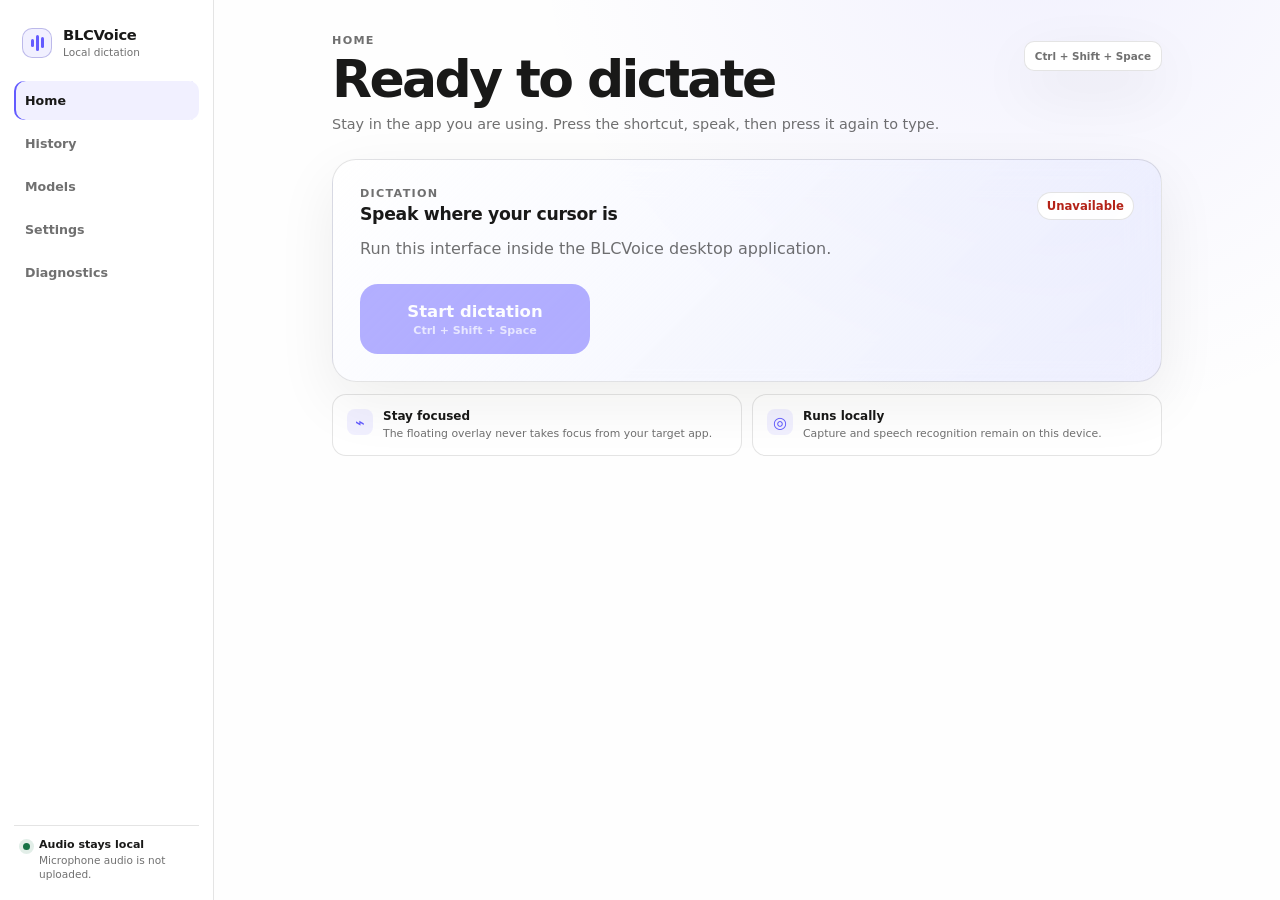
==== commit d171677a: "Merge eb7d6b25e06410f2c29924f80674cb80823878ca into f22a6accd381114cb6a35be910cf216bb6285288" ====
--- a/apps/desktop/ui/index.html
+++ b/apps/desktop/ui/index.html
@@ -7,10 +7,8 @@
     <meta name="description" content="BLCVoice private local desktop dictation" />
     <title>BLCVoice</title>
     <link rel="stylesheet" href="styles.css" />
-    <link rel="stylesheet" href="lexicon.css" />
     <script src="navigation.js" defer></script>
     <script src="app.js" defer></script>
-    <script src="lexicon.js" defer></script>
   </head>
   <body>
     <div class="app-frame">
@@ -26,7 +24,6 @@
         <nav class="side-nav">
           <button class="nav-item active" type="button" data-view-target="home" aria-current="page">Home</button>
           <button class="nav-item" type="button" data-view-target="history">History</button>
-          <button class="nav-item" type="button" data-view-target="dictionary">Dictionary</button>
           <button class="nav-item" type="button" data-view-target="models">Models</button>
           <button class="nav-item" type="button" data-view-target="settings">Settings</button>
           <button class="nav-item" type="button" data-view-target="diagnostics">Diagnostics</button>
@@ -101,81 +98,6 @@
             <div id="history-message" class="message muted" role="status">Loading local history…</div>
             <div id="history-list" class="history-list" aria-live="polite"></div>
           </section>
-        </section>
-
-        <section class="view-section" data-view="dictionary" aria-labelledby="dictionary-heading" hidden>
-          <header class="view-header compact-header">
-            <div>
-              <p class="eyebrow">DICTIONARY</p>
-              <h1 id="dictionary-heading">Words BLCVoice should know</h1>
-              <p class="lead">Keep names and specialist terms consistent, then fix recurring recognition mistakes deterministically.</p>
-            </div>
-            <button id="refresh-lexicon" class="button secondary compact" type="button">Refresh</button>
-          </header>
-
-          <div class="lexicon-toolbar">
-            <input id="lexicon-search" class="lexicon-search" type="search" placeholder="Search terms and replacements…" aria-label="Search dictionary and replacements" />
-          </div>
-          <div id="lexicon-message" class="message muted" role="status"></div>
-
-          <div class="lexicon-grid">
-            <section class="panel feature-panel lexicon-panel" aria-labelledby="custom-terms-heading">
-              <div class="lexicon-panel-heading">
-                <div>
-                  <p class="step-label">VOCABULARY</p>
-                  <h2 id="custom-terms-heading">Custom terms</h2>
-                </div>
-              </div>
-              <form id="dictionary-form" class="lexicon-form">
-                <input id="dictionary-id" type="hidden" />
-                <label class="lexicon-field">
-                  <span>Correct spelling</span>
-                  <input id="dictionary-term" type="text" autocomplete="off" placeholder="e.g. BLCVoice" required />
-                </label>
-                <label class="lexicon-field">
-                  <span>Possible recognizer variants</span>
-                  <textarea id="dictionary-aliases" rows="2" placeholder="e.g. blc voice, belce voice"></textarea>
-                </label>
-                <div class="lexicon-check-row">
-                  <label><input id="dictionary-enabled" type="checkbox" checked /> Active</label>
-                </div>
-                <div class="lexicon-form-actions">
-                  <button id="dictionary-submit" class="button primary compact" type="submit">Add term</button>
-                  <button id="dictionary-cancel-edit" class="button secondary compact" type="button" hidden>Cancel edit</button>
-                </div>
-              </form>
-              <div id="dictionary-list" class="lexicon-list" aria-live="polite"></div>
-            </section>
-
-            <section class="panel feature-panel lexicon-panel" aria-labelledby="replacements-heading">
-              <div class="lexicon-panel-heading">
-                <div>
-                  <p class="step-label">REPLACEMENTS</p>
-                  <h2 id="replacements-heading">Automatic fixes</h2>
-                </div>
-              </div>
-              <form id="replacement-form" class="lexicon-form">
-                <input id="replacement-id" type="hidden" />
-                <label class="lexicon-field">
-                  <span>When BLCVoice hears</span>
-                  <input id="replacement-from" type="text" autocomplete="off" placeholder="e.g. Paysa" required />
-                </label>
-                <label class="lexicon-field">
-                  <span>Replace with</span>
-                  <input id="replacement-to" type="text" autocomplete="off" placeholder="e.g. yapay zeka" required />
-                </label>
-                <div class="lexicon-check-row">
-                  <label><input id="replacement-enabled" type="checkbox" checked /> Active</label>
-                  <label><input id="replacement-whole-word" type="checkbox" checked /> Whole words only</label>
-                </div>
-                <div class="lexicon-form-actions">
-                  <button id="replacement-submit" class="button primary compact" type="submit">Add replacement</button>
-                  <button id="replacement-cancel-edit" class="button secondary compact" type="button" hidden>Cancel edit</button>
-                </div>
-              </form>
-              <div id="replacement-list" class="lexicon-list" aria-live="polite"></div>
-            </section>
-          </div>
         </section>
 
         <section class="view-section" data-view="models" aria-labelledby="model-heading" hidden>
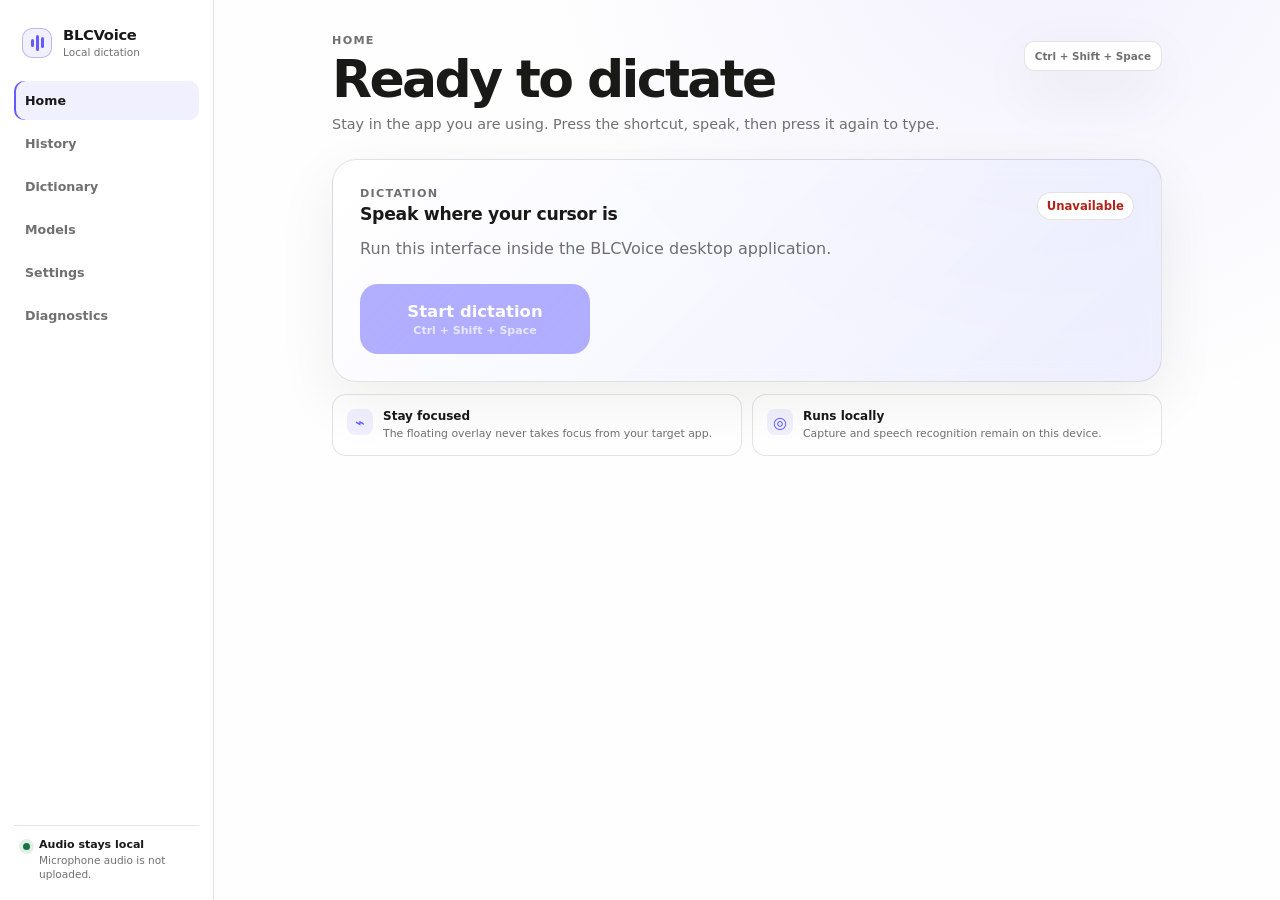
==== commit ec5d9373: "Merge b061a27869ef998d5af3329387c86c73d7bbbdb3 into eb7d6b25e06410f2c29924f80674cb80823878ca" ====
--- a/apps/desktop/ui/index.html
+++ b/apps/desktop/ui/index.html
@@ -7,8 +7,10 @@
     <meta name="description" content="BLCVoice private local desktop dictation" />
     <title>BLCVoice</title>
     <link rel="stylesheet" href="styles.css" />
+    <link rel="stylesheet" href="lexicon.css" />
     <script src="navigation.js" defer></script>
     <script src="app.js" defer></script>
+    <script src="lexicon.js" defer></script>
   </head>
   <body>
     <div class="app-frame">
@@ -24,6 +26,7 @@
         <nav class="side-nav">
           <button class="nav-item active" type="button" data-view-target="home" aria-current="page">Home</button>
           <button class="nav-item" type="button" data-view-target="history">History</button>
+          <button class="nav-item" type="button" data-view-target="dictionary">Dictionary</button>
           <button class="nav-item" type="button" data-view-target="models">Models</button>
           <button class="nav-item" type="button" data-view-target="settings">Settings</button>
           <button class="nav-item" type="button" data-view-target="diagnostics">Diagnostics</button>
@@ -98,6 +101,81 @@
             <div id="history-message" class="message muted" role="status">Loading local history…</div>
             <div id="history-list" class="history-list" aria-live="polite"></div>
           </section>
+        </section>
+
+        <section class="view-section" data-view="dictionary" aria-labelledby="dictionary-heading" hidden>
+          <header class="view-header compact-header">
+            <div>
+              <p class="eyebrow">DICTIONARY</p>
+              <h1 id="dictionary-heading">Words BLCVoice should know</h1>
+              <p class="lead">Keep names and specialist terms consistent, then fix recurring recognition mistakes deterministically.</p>
+            </div>
+            <button id="refresh-lexicon" class="button secondary compact" type="button">Refresh</button>
+          </header>
+
+          <div class="lexicon-toolbar">
+            <input id="lexicon-search" class="lexicon-search" type="search" placeholder="Search terms and replacements…" aria-label="Search dictionary and replacements" />
+          </div>
+          <div id="lexicon-message" class="message muted" role="status"></div>
+
+          <div class="lexicon-grid">
+            <section class="panel feature-panel lexicon-panel" aria-labelledby="custom-terms-heading">
+              <div class="lexicon-panel-heading">
+                <div>
+                  <p class="step-label">VOCABULARY</p>
+                  <h2 id="custom-terms-heading">Custom terms</h2>
+                </div>
+              </div>
+              <form id="dictionary-form" class="lexicon-form">
+                <input id="dictionary-id" type="hidden" />
+                <label class="lexicon-field">
+                  <span>Correct spelling</span>
+                  <input id="dictionary-term" type="text" autocomplete="off" placeholder="e.g. BLCVoice" required />
+                </label>
+                <label class="lexicon-field">
+                  <span>Possible recognizer variants</span>
+                  <textarea id="dictionary-aliases" rows="2" placeholder="e.g. blc voice, belce voice"></textarea>
+                </label>
+                <div class="lexicon-check-row">
+                  <label><input id="dictionary-enabled" type="checkbox" checked /> Active</label>
+                </div>
+                <div class="lexicon-form-actions">
+                  <button id="dictionary-submit" class="button primary compact" type="submit">Add term</button>
+                  <button id="dictionary-cancel-edit" class="button secondary compact" type="button" hidden>Cancel edit</button>
+                </div>
+              </form>
+              <div id="dictionary-list" class="lexicon-list" aria-live="polite"></div>
+            </section>
+
+            <section class="panel feature-panel lexicon-panel" aria-labelledby="replacements-heading">
+              <div class="lexicon-panel-heading">
+                <div>
+                  <p class="step-label">REPLACEMENTS</p>
+                  <h2 id="replacements-heading">Automatic fixes</h2>
+                </div>
+              </div>
+              <form id="replacement-form" class="lexicon-form">
+                <input id="replacement-id" type="hidden" />
+                <label class="lexicon-field">
+                  <span>When BLCVoice hears</span>
+                  <input id="replacement-from" type="text" autocomplete="off" placeholder="e.g. Paysa" required />
+                </label>
+                <label class="lexicon-field">
+                  <span>Replace with</span>
+                  <input id="replacement-to" type="text" autocomplete="off" placeholder="e.g. yapay zeka" required />
+                </label>
+                <div class="lexicon-check-row">
+                  <label><input id="replacement-enabled" type="checkbox" checked /> Active</label>
+                  <label><input id="replacement-whole-word" type="checkbox" checked /> Whole words only</label>
+                </div>
+                <div class="lexicon-form-actions">
+                  <button id="replacement-submit" class="button primary compact" type="submit">Add replacement</button>
+                  <button id="replacement-cancel-edit" class="button secondary compact" type="button" hidden>Cancel edit</button>
+                </div>
+              </form>
+              <div id="replacement-list" class="lexicon-list" aria-live="polite"></div>
+            </section>
+          </div>
         </section>
 
         <section class="view-section" data-view="models" aria-labelledby="model-heading" hidden>
--- a/apps/desktop/ui/lexicon.css
+++ b/apps/desktop/ui/lexicon.css
@@ -0,0 +1,193 @@
+.lexicon-toolbar {
+  display: flex;
+  gap: 10px;
+  align-items: center;
+  margin-bottom: 16px;
+}
+
+.lexicon-search {
+  flex: 1;
+  min-width: 0;
+  padding: 11px 13px;
+  border: 1px solid var(--border, rgba(255, 255, 255, 0.1));
+  border-radius: 11px;
+  color: inherit;
+  background: rgba(255, 255, 255, 0.035);
+  font: inherit;
+}
+
+.lexicon-search:focus,
+.lexicon-field input:focus,
+.lexicon-field textarea:focus {
+  outline: 2px solid rgba(137, 122, 255, 0.45);
+  outline-offset: 1px;
+}
+
+.lexicon-grid {
+  display: grid;
+  grid-template-columns: minmax(0, 1fr) minmax(0, 1fr);
+  gap: 14px;
+}
+
+.lexicon-panel {
+  min-width: 0;
+}
+
+.lexicon-panel-heading {
+  display: flex;
+  align-items: flex-start;
+  justify-content: space-between;
+  gap: 12px;
+  margin-bottom: 14px;
+}
+
+.lexicon-panel-heading h2 {
+  margin: 3px 0 0;
+}
+
+.lexicon-form {
+  display: grid;
+  gap: 10px;
+  padding: 13px;
+  margin-bottom: 14px;
+  border: 1px solid rgba(255, 255, 255, 0.075);
+  border-radius: 12px;
+  background: rgba(255, 255, 255, 0.025);
+}
+
+.lexicon-field {
+  display: grid;
+  gap: 6px;
+}
+
+.lexicon-field > span {
+  color: var(--muted, #a4a4a7);
+  font-size: 0.72rem;
+  font-weight: 650;
+}
+
+.lexicon-field input,
+.lexicon-field textarea {
+  width: 100%;
+  padding: 10px 11px;
+  border: 1px solid rgba(255, 255, 255, 0.1);
+  border-radius: 9px;
+  color: inherit;
+  background: rgba(255, 255, 255, 0.035);
+  font: inherit;
+  resize: vertical;
+}
+
+.lexicon-field textarea {
+  min-height: 64px;
+}
+
+.lexicon-check-row {
+  display: flex;
+  flex-wrap: wrap;
+  gap: 14px;
+  align-items: center;
+  color: var(--muted, #a4a4a7);
+  font-size: 0.76rem;
+}
+
+.lexicon-check-row label {
+  display: inline-flex;
+  align-items: center;
+  gap: 7px;
+}
+
+.lexicon-form-actions,
+.lexicon-actions {
+  display: flex;
+  flex-wrap: wrap;
+  gap: 7px;
+  align-items: center;
+}
+
+.lexicon-list {
+  display: grid;
+  gap: 9px;
+}
+
+.lexicon-item {
+  min-width: 0;
+  padding: 12px;
+  border: 1px solid rgba(255, 255, 255, 0.085);
+  border-radius: 11px;
+  background: rgba(255, 255, 255, 0.025);
+}
+
+.lexicon-item-header {
+  display: flex;
+  justify-content: space-between;
+  gap: 10px;
+  align-items: center;
+}
+
+.lexicon-item-header > strong {
+  overflow-wrap: anywhere;
+}
+
+.lexicon-item p {
+  margin: 7px 0 10px;
+  color: var(--muted, #a4a4a7);
+  font-size: 0.75rem;
+  line-height: 1.45;
+  overflow-wrap: anywhere;
+}
+
+.lexicon-badge {
+  flex: none;
+  padding: 3px 7px;
+  border-radius: 999px;
+  font-size: 0.61rem;
+  font-weight: 750;
+}
+
+.lexicon-badge.enabled {
+  color: #65dba0;
+  background: rgba(65, 205, 139, 0.1);
+  border: 1px solid rgba(65, 205, 139, 0.22);
+}
+
+.lexicon-badge.disabled {
+  color: #a7a7ac;
+  background: rgba(255, 255, 255, 0.045);
+  border: 1px solid rgba(255, 255, 255, 0.08);
+}
+
+.replacement-mapping {
+  min-width: 0;
+  display: flex;
+  align-items: center;
+  gap: 7px;
+}
+
+.replacement-mapping code {
+  max-width: 46%;
+  padding: 3px 6px;
+  overflow: hidden;
+  border-radius: 6px;
+  background: rgba(255, 255, 255, 0.055);
+  font-family: ui-monospace, SFMono-Regular, Menlo, Consolas, monospace;
+  font-size: 0.72rem;
+  text-overflow: ellipsis;
+  white-space: nowrap;
+}
+
+.lexicon-empty {
+  margin: 0;
+  padding: 15px;
+  border: 1px dashed rgba(255, 255, 255, 0.09);
+  border-radius: 11px;
+  color: var(--muted, #a4a4a7);
+  font-size: 0.77rem;
+  line-height: 1.5;
+}
+
+@media (max-width: 900px) {
+  .lexicon-grid {
+    grid-template-columns: 1fr;
+  }
+}
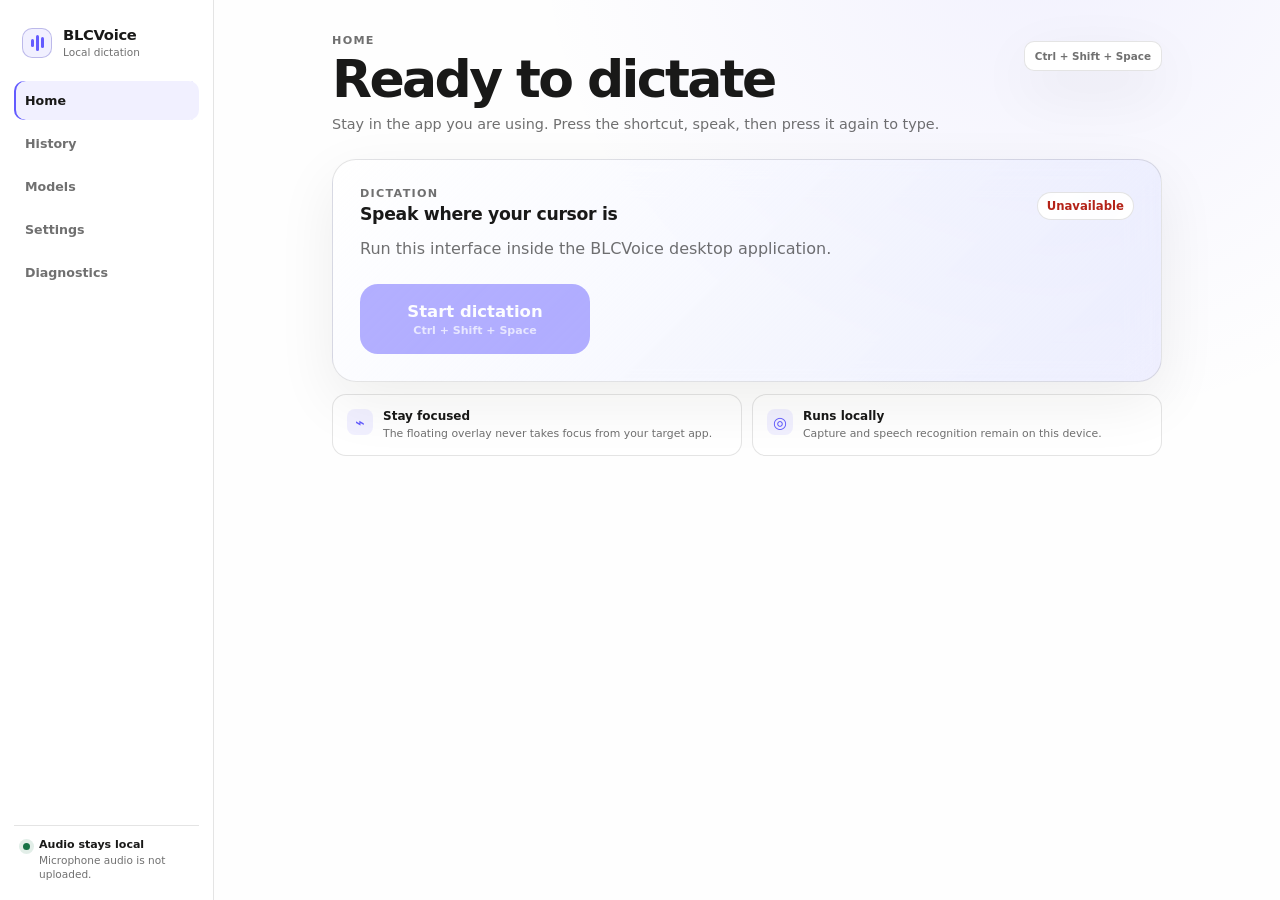
==== commit 7daa1231: "Merge ce772838a146d3f04c4293e7a130999d6d2c4943 into f22a6accd381114cb6a35be910cf216bb6285288" ====
--- a/apps/desktop/ui/index.html
+++ b/apps/desktop/ui/index.html
@@ -7,10 +7,8 @@
     <meta name="description" content="BLCVoice private local desktop dictation" />
     <title>BLCVoice</title>
     <link rel="stylesheet" href="styles.css" />
-    <link rel="stylesheet" href="lexicon.css" />
     <script src="navigation.js" defer></script>
     <script src="app.js" defer></script>
-    <script src="lexicon.js" defer></script>
   </head>
   <body>
     <div class="app-frame">
@@ -26,7 +24,6 @@
         <nav class="side-nav">
           <button class="nav-item active" type="button" data-view-target="home" aria-current="page">Home</button>
           <button class="nav-item" type="button" data-view-target="history">History</button>
-          <button class="nav-item" type="button" data-view-target="dictionary">Dictionary</button>
           <button class="nav-item" type="button" data-view-target="models">Models</button>
           <button class="nav-item" type="button" data-view-target="settings">Settings</button>
           <button class="nav-item" type="button" data-view-target="diagnostics">Diagnostics</button>
@@ -101,81 +98,6 @@
             <div id="history-message" class="message muted" role="status">Loading local history…</div>
             <div id="history-list" class="history-list" aria-live="polite"></div>
           </section>
-        </section>
-
-        <section class="view-section" data-view="dictionary" aria-labelledby="dictionary-heading" hidden>
-          <header class="view-header compact-header">
-            <div>
-              <p class="eyebrow">DICTIONARY</p>
-              <h1 id="dictionary-heading">Words BLCVoice should know</h1>
-              <p class="lead">Keep names and specialist terms consistent, then fix recurring recognition mistakes deterministically.</p>
-            </div>
-            <button id="refresh-lexicon" class="button secondary compact" type="button">Refresh</button>
-          </header>
-
-          <div class="lexicon-toolbar">
-            <input id="lexicon-search" class="lexicon-search" type="search" placeholder="Search terms and replacements…" aria-label="Search dictionary and replacements" />
-          </div>
-          <div id="lexicon-message" class="message muted" role="status"></div>
-
-          <div class="lexicon-grid">
-            <section class="panel feature-panel lexicon-panel" aria-labelledby="custom-terms-heading">
-              <div class="lexicon-panel-heading">
-                <div>
-                  <p class="step-label">VOCABULARY</p>
-                  <h2 id="custom-terms-heading">Custom terms</h2>
-                </div>
-              </div>
-              <form id="dictionary-form" class="lexicon-form">
-                <input id="dictionary-id" type="hidden" />
-                <label class="lexicon-field">
-                  <span>Correct spelling</span>
-                  <input id="dictionary-term" type="text" autocomplete="off" placeholder="e.g. BLCVoice" required />
-                </label>
-                <label class="lexicon-field">
-                  <span>Possible recognizer variants</span>
-                  <textarea id="dictionary-aliases" rows="2" placeholder="e.g. blc voice, belce voice"></textarea>
-                </label>
-                <div class="lexicon-check-row">
-                  <label><input id="dictionary-enabled" type="checkbox" checked /> Active</label>
-                </div>
-                <div class="lexicon-form-actions">
-                  <button id="dictionary-submit" class="button primary compact" type="submit">Add term</button>
-                  <button id="dictionary-cancel-edit" class="button secondary compact" type="button" hidden>Cancel edit</button>
-                </div>
-              </form>
-              <div id="dictionary-list" class="lexicon-list" aria-live="polite"></div>
-            </section>
-
-            <section class="panel feature-panel lexicon-panel" aria-labelledby="replacements-heading">
-              <div class="lexicon-panel-heading">
-                <div>
-                  <p class="step-label">REPLACEMENTS</p>
-                  <h2 id="replacements-heading">Automatic fixes</h2>
-                </div>
-              </div>
-              <form id="replacement-form" class="lexicon-form">
-                <input id="replacement-id" type="hidden" />
-                <label class="lexicon-field">
-                  <span>When BLCVoice hears</span>
-                  <input id="replacement-from" type="text" autocomplete="off" placeholder="e.g. Paysa" required />
-                </label>
-                <label class="lexicon-field">
-                  <span>Replace with</span>
-                  <input id="replacement-to" type="text" autocomplete="off" placeholder="e.g. yapay zeka" required />
-                </label>
-                <div class="lexicon-check-row">
-                  <label><input id="replacement-enabled" type="checkbox" checked /> Active</label>
-                  <label><input id="replacement-whole-word" type="checkbox" checked /> Whole words only</label>
-                </div>
-                <div class="lexicon-form-actions">
-                  <button id="replacement-submit" class="button primary compact" type="submit">Add replacement</button>
-                  <button id="replacement-cancel-edit" class="button secondary compact" type="button" hidden>Cancel edit</button>
-                </div>
-              </form>
-              <div id="replacement-list" class="lexicon-list" aria-live="polite"></div>
-            </section>
-          </div>
         </section>
 
         <section class="view-section" data-view="models" aria-labelledby="model-heading" hidden>
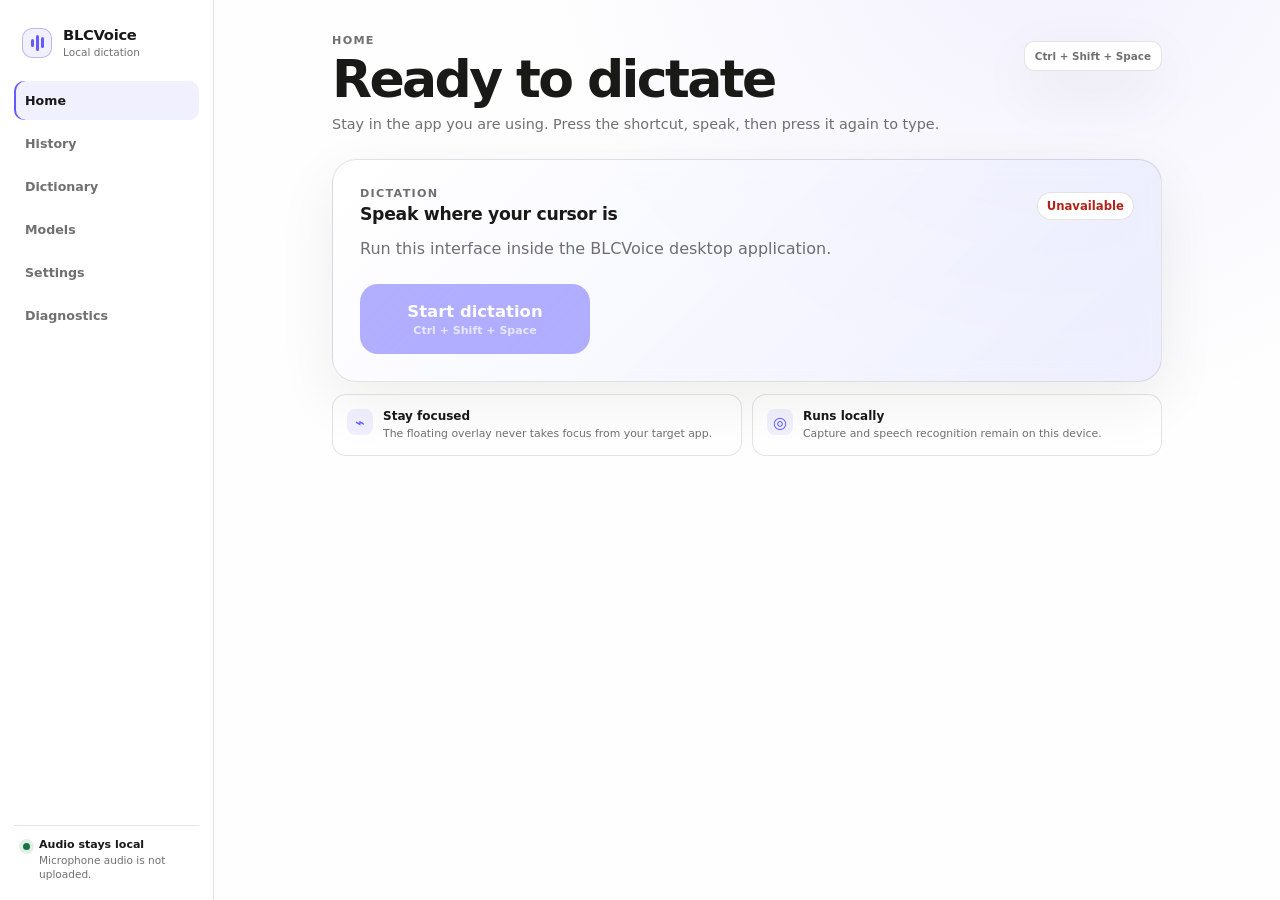
==== commit 6f841d1e: "Merge 57481318a4400c6e57b818861189cf389305e725 into 58e542648dd05b30a141e1e0a82153daf0001fa0" ====
--- a/apps/desktop/ui/index.html
+++ b/apps/desktop/ui/index.html
@@ -7,8 +7,10 @@
     <meta name="description" content="BLCVoice private local desktop dictation" />
     <title>BLCVoice</title>
     <link rel="stylesheet" href="styles.css" />
+    <link rel="stylesheet" href="lexicon.css" />
     <script src="navigation.js" defer></script>
     <script src="app.js" defer></script>
+    <script src="lexicon.js" defer></script>
   </head>
   <body>
     <div class="app-frame">
@@ -24,6 +26,7 @@
         <nav class="side-nav">
           <button class="nav-item active" type="button" data-view-target="home" aria-current="page">Home</button>
           <button class="nav-item" type="button" data-view-target="history">History</button>
+          <button class="nav-item" type="button" data-view-target="dictionary">Dictionary</button>
           <button class="nav-item" type="button" data-view-target="models">Models</button>
           <button class="nav-item" type="button" data-view-target="settings">Settings</button>
           <button class="nav-item" type="button" data-view-target="diagnostics">Diagnostics</button>
@@ -98,6 +101,81 @@
             <div id="history-message" class="message muted" role="status">Loading local history…</div>
             <div id="history-list" class="history-list" aria-live="polite"></div>
           </section>
+        </section>
+
+        <section class="view-section" data-view="dictionary" aria-labelledby="dictionary-heading" hidden>
+          <header class="view-header compact-header">
+            <div>
+              <p class="eyebrow">DICTIONARY</p>
+              <h1 id="dictionary-heading">Words BLCVoice should know</h1>
+              <p class="lead">Keep names and specialist terms consistent, then fix recurring recognition mistakes deterministically.</p>
+            </div>
+            <button id="refresh-lexicon" class="button secondary compact" type="button">Refresh</button>
+          </header>
+
+          <div class="lexicon-toolbar">
+            <input id="lexicon-search" class="lexicon-search" type="search" placeholder="Search terms and replacements…" aria-label="Search dictionary and replacements" />
+          </div>
+          <div id="lexicon-message" class="message muted" role="status"></div>
+
+          <div class="lexicon-grid">
+            <section class="panel feature-panel lexicon-panel" aria-labelledby="custom-terms-heading">
+              <div class="lexicon-panel-heading">
+                <div>
+                  <p class="step-label">VOCABULARY</p>
+                  <h2 id="custom-terms-heading">Custom terms</h2>
+                </div>
+              </div>
+              <form id="dictionary-form" class="lexicon-form">
+                <input id="dictionary-id" type="hidden" />
+                <label class="lexicon-field">
+                  <span>Correct spelling</span>
+                  <input id="dictionary-term" type="text" autocomplete="off" placeholder="e.g. BLCVoice" required />
+                </label>
+                <label class="lexicon-field">
+                  <span>Possible recognizer variants</span>
+                  <textarea id="dictionary-aliases" rows="2" placeholder="e.g. blc voice, belce voice"></textarea>
+                </label>
+                <div class="lexicon-check-row">
+                  <label><input id="dictionary-enabled" type="checkbox" checked /> Active</label>
+                </div>
+                <div class="lexicon-form-actions">
+                  <button id="dictionary-submit" class="button primary compact" type="submit">Add term</button>
+                  <button id="dictionary-cancel-edit" class="button secondary compact" type="button" hidden>Cancel edit</button>
+                </div>
+              </form>
+              <div id="dictionary-list" class="lexicon-list" aria-live="polite"></div>
+            </section>
+
+            <section class="panel feature-panel lexicon-panel" aria-labelledby="replacements-heading">
+              <div class="lexicon-panel-heading">
+                <div>
+                  <p class="step-label">REPLACEMENTS</p>
+                  <h2 id="replacements-heading">Automatic fixes</h2>
+                </div>
+              </div>
+              <form id="replacement-form" class="lexicon-form">
+                <input id="replacement-id" type="hidden" />
+                <label class="lexicon-field">
+                  <span>When BLCVoice hears</span>
+                  <input id="replacement-from" type="text" autocomplete="off" placeholder="e.g. Paysa" required />
+                </label>
+                <label class="lexicon-field">
+                  <span>Replace with</span>
+                  <input id="replacement-to" type="text" autocomplete="off" placeholder="e.g. yapay zeka" required />
+                </label>
+                <div class="lexicon-check-row">
+                  <label><input id="replacement-enabled" type="checkbox" checked /> Active</label>
+                  <label><input id="replacement-whole-word" type="checkbox" checked /> Whole words only</label>
+                </div>
+                <div class="lexicon-form-actions">
+                  <button id="replacement-submit" class="button primary compact" type="submit">Add replacement</button>
+                  <button id="replacement-cancel-edit" class="button secondary compact" type="button" hidden>Cancel edit</button>
+                </div>
+              </form>
+              <div id="replacement-list" class="lexicon-list" aria-live="polite"></div>
+            </section>
+          </div>
         </section>
 
         <section class="view-section" data-view="models" aria-labelledby="model-heading" hidden>
--- a/apps/desktop/ui/lexicon.css
+++ b/apps/desktop/ui/lexicon.css
@@ -0,0 +1,193 @@
+.lexicon-toolbar {
+  display: flex;
+  gap: 10px;
+  align-items: center;
+  margin-bottom: 16px;
+}
+
+.lexicon-search {
+  flex: 1;
+  min-width: 0;
+  padding: 11px 13px;
+  border: 1px solid var(--border, rgba(255, 255, 255, 0.1));
+  border-radius: 11px;
+  color: inherit;
+  background: rgba(255, 255, 255, 0.035);
+  font: inherit;
+}
+
+.lexicon-search:focus,
+.lexicon-field input:focus,
+.lexicon-field textarea:focus {
+  outline: 2px solid rgba(137, 122, 255, 0.45);
+  outline-offset: 1px;
+}
+
+.lexicon-grid {
+  display: grid;
+  grid-template-columns: minmax(0, 1fr) minmax(0, 1fr);
+  gap: 14px;
+}
+
+.lexicon-panel {
+  min-width: 0;
+}
+
+.lexicon-panel-heading {
+  display: flex;
+  align-items: flex-start;
+  justify-content: space-between;
+  gap: 12px;
+  margin-bottom: 14px;
+}
+
+.lexicon-panel-heading h2 {
+  margin: 3px 0 0;
+}
+
+.lexicon-form {
+  display: grid;
+  gap: 10px;
+  padding: 13px;
+  margin-bottom: 14px;
+  border: 1px solid rgba(255, 255, 255, 0.075);
+  border-radius: 12px;
+  background: rgba(255, 255, 255, 0.025);
+}
+
+.lexicon-field {
+  display: grid;
+  gap: 6px;
+}
+
+.lexicon-field > span {
+  color: var(--muted, #a4a4a7);
+  font-size: 0.72rem;
+  font-weight: 650;
+}
+
+.lexicon-field input,
+.lexicon-field textarea {
+  width: 100%;
+  padding: 10px 11px;
+  border: 1px solid rgba(255, 255, 255, 0.1);
+  border-radius: 9px;
+  color: inherit;
+  background: rgba(255, 255, 255, 0.035);
+  font: inherit;
+  resize: vertical;
+}
+
+.lexicon-field textarea {
+  min-height: 64px;
+}
+
+.lexicon-check-row {
+  display: flex;
+  flex-wrap: wrap;
+  gap: 14px;
+  align-items: center;
+  color: var(--muted, #a4a4a7);
+  font-size: 0.76rem;
+}
+
+.lexicon-check-row label {
+  display: inline-flex;
+  align-items: center;
+  gap: 7px;
+}
+
+.lexicon-form-actions,
+.lexicon-actions {
+  display: flex;
+  flex-wrap: wrap;
+  gap: 7px;
+  align-items: center;
+}
+
+.lexicon-list {
+  display: grid;
+  gap: 9px;
+}
+
+.lexicon-item {
+  min-width: 0;
+  padding: 12px;
+  border: 1px solid rgba(255, 255, 255, 0.085);
+  border-radius: 11px;
+  background: rgba(255, 255, 255, 0.025);
+}
+
+.lexicon-item-header {
+  display: flex;
+  justify-content: space-between;
+  gap: 10px;
+  align-items: center;
+}
+
+.lexicon-item-header > strong {
+  overflow-wrap: anywhere;
+}
+
+.lexicon-item p {
+  margin: 7px 0 10px;
+  color: var(--muted, #a4a4a7);
+  font-size: 0.75rem;
+  line-height: 1.45;
+  overflow-wrap: anywhere;
+}
+
+.lexicon-badge {
+  flex: none;
+  padding: 3px 7px;
+  border-radius: 999px;
+  font-size: 0.61rem;
+  font-weight: 750;
+}
+
+.lexicon-badge.enabled {
+  color: #65dba0;
+  background: rgba(65, 205, 139, 0.1);
+  border: 1px solid rgba(65, 205, 139, 0.22);
+}
+
+.lexicon-badge.disabled {
+  color: #a7a7ac;
+  background: rgba(255, 255, 255, 0.045);
+  border: 1px solid rgba(255, 255, 255, 0.08);
+}
+
+.replacement-mapping {
+  min-width: 0;
+  display: flex;
+  align-items: center;
+  gap: 7px;
+}
+
+.replacement-mapping code {
+  max-width: 46%;
+  padding: 3px 6px;
+  overflow: hidden;
+  border-radius: 6px;
+  background: rgba(255, 255, 255, 0.055);
+  font-family: ui-monospace, SFMono-Regular, Menlo, Consolas, monospace;
+  font-size: 0.72rem;
+  text-overflow: ellipsis;
+  white-space: nowrap;
+}
+
+.lexicon-empty {
+  margin: 0;
+  padding: 15px;
+  border: 1px dashed rgba(255, 255, 255, 0.09);
+  border-radius: 11px;
+  color: var(--muted, #a4a4a7);
+  font-size: 0.77rem;
+  line-height: 1.5;
+}
+
+@media (max-width: 900px) {
+  .lexicon-grid {
+    grid-template-columns: 1fr;
+  }
+}
